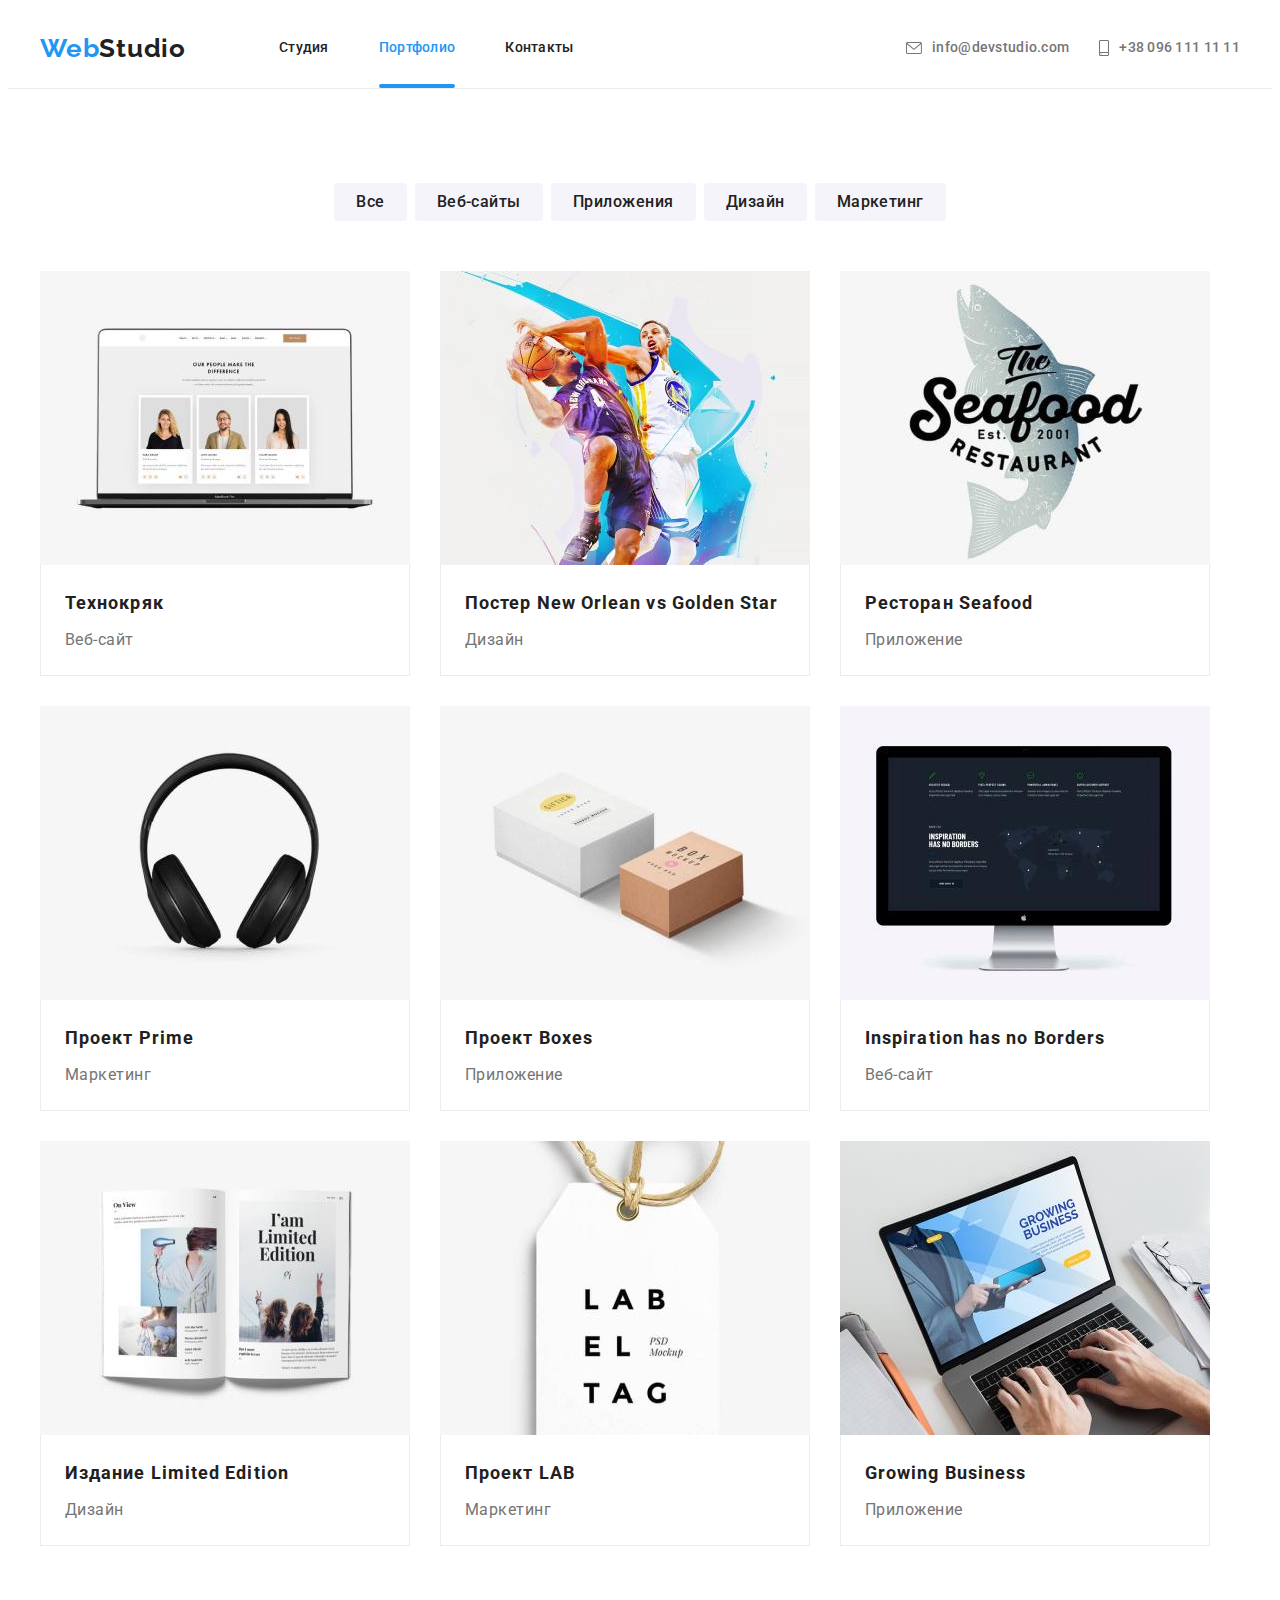
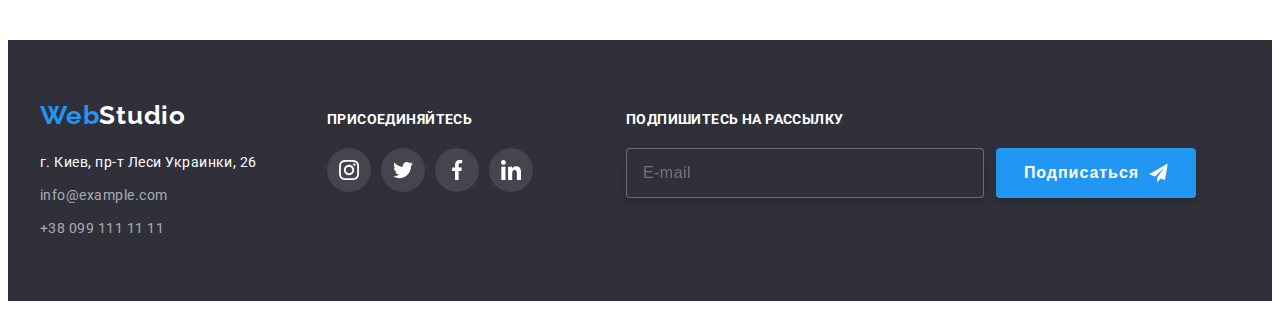
==== portfolio.html @ 22ef7f74 "Start version" ====
<!DOCTYPE html>
<html lang="ru">
  <head>
    <meta charset="UTF-8" />
    <meta http-equiv="X-UA-Compatible" content="IE=edge" />
    <meta name="viewport" content="width=device-width, initial-scale=1.0" />
    <title>Портфолио</title>
    <link rel="preconnect" href="https://fonts.gstatic.com" />
    <link
      href="https://fonts.googleapis.com/css2?family=Raleway:wght@700&family=Roboto:wght@400;500;700;900&display=swap"
      rel="stylesheet"
    />
    <link
      rel="stylesheet"
      href="https://cdnjs.cloudflare.com/ajax/libs/modern-normalize/1.0.0/modern-normalize.min.css"
      integrity="sha512-ISS7cAi1PEhQ8jnbJpJZMd29NlhNj4AWYyLOSp2CE/CsHxTCu+r+t0D2yoJudVrd0/8fTVPUVDzY5Tvli75u/g=="
      crossorigin="anonymous"
    />
    <link rel="stylesheet" href="./css/main.min.css" />
  </head>

  <body>
    <!-- HEADER -->
    <header class="header">
      <div class="container header__content">
        <nav class="site-nav">
          <a class="logo link" href=""
            >Web<span class="header__logo">Studio</span></a
          >
          <ul class="site-nav__menu">
            <li class="site-nav__item">
              <a class="site-nav__link link" href="./index.html">Студия</a>
            </li>
            <li class="site-nav__item">
              <a class="site-nav__link link current" href="./portfolio.html"
                >Портфолио</a
              >
            </li>
            <li class="site-nav__item">
              <a class="site-nav__link link" href="">Контакты</a>
            </li>
          </ul>
        </nav>
        <ul class="contact list">
          <li class="contact__item">
            <a class="contact__link link" href="mailto:info@devstudio.com">
              <svg class="contact__icon" width="16" height="12">
                <use href="./images/icons.svg#envelope"></use>
              </svg>
              info@devstudio.com</a
            >
          </li>
          <li class="contact__item">
            <a class="contact__link link" href="tel:+380961111111"
              ><svg class="contact__icon" width="10" height="16">
                <use href="./images/icons.svg#smartphone"></use>
              </svg>
              +38 096 111 11 11</a
            >
          </li>
        </ul>
      </div>
    </header>

    <main>
      <section class="section portfolio">
        <div class="container">
          <!-- FILTER -->
          <h1 class="visually-hidden">Наши проекты</h1>
          <ul class="filter list">
            <li class="filter__item">
              <button class="filter__btn" type="button">Все</button>
            </li>
            <li class="filter__item">
              <button class="filter__btn" type="button">Веб-сайты</button>
            </li>
            <li class="filter__item">
              <button class="filter__btn" type="button">Приложения</button>
            </li>
            <li class="filter__item">
              <button class="filter__btn" type="button">Дизайн</button>
            </li>
            <li class="filter__item">
              <button class="filter__btn" type="button">Маркетинг</button>
            </li>
          </ul>
          <!-- PROJECTS -->
          <ul class="projects list">
            <li class="projects__item">
              <a class="projects__content link" href="">
                <div class="projects__content-wrapper">
                  <img
                    src="./images/portfolio/web-site-techno.jpg"
                    alt="Разработка веб-сайтов"
                    width="370"
                    height="294"
                  />
                  <p class="overlay">
                    Технокряк это современная площадка распространения
                    коронавируса. Компании используют эту платформу для
                    цифрового шпионажа и атак на защищённые сервера конкурентов.
                  </p>
                </div>
                <div class="projects__description">
                  <h2 class="projects__title">Технокряк</h2>
                  <p class="projects__specimen">Веб-сайт</p>
                </div>
              </a>
            </li>
            <li class="projects__item">
              <a class="projects__content link" href="">
                <div class="projects__content-wrapper">
                  <img
                    src="./images/portfolio/design-poster.jpg"
                    alt="Дизайн постеров"
                    width="370"
                    height="294"
                  />
                  <p class="overlay">
                    Технокряк это современная площадка распространения
                    коронавируса. Компании используют эту платформу для
                    цифрового шпионажа и атак на защищённые сервера конкурентов.
                  </p>
                </div>
                <div class="projects__description">
                  <h2 class="projects__title">
                    Постер New Orlean vs Golden Star
                  </h2>
                  <p class="projects__specimen">Дизайн</p>
                </div>
              </a>
            </li>
            <li class="projects__item">
              <a class="projects__content link" href="">
                <div class="projects__content-wrapper">
                  <img
                    src="./images/portfolio/app-seafood.jpg"
                    alt="Разработка приложений"
                    width="370"
                    height="294"
                  />
                  <p class="overlay">
                    Технокряк это современная площадка распространения
                    коронавируса. Компании используют эту платформу для
                    цифрового шпионажа и атак на защищённые сервера конкурентов.
                  </p>
                </div>
                <div class="projects__description">
                  <h2 class="projects__title">Ресторан Seafood</h2>
                  <p class="projects__specimen">Приложение</p>
                </div>
              </a>
            </li>
            <li class="projects__item">
              <a class="projects__content link" href="">
                <div class="projects__content-wrapper">
                  <img
                    src="./images/portfolio/marketing-prime.jpg"
                    alt="Маркетинг проектов"
                    width="370"
                    height="294"
                  />
                  <p class="overlay">
                    Технокряк это современная площадка распространения
                    коронавируса. Компании используют эту платформу для
                    цифрового шпионажа и атак на защищённые сервера конкурентов.
                  </p>
                </div>
                <div class="projects__description">
                  <h2 class="projects__title">Проект Prime</h2>
                  <p class="projects__specimen">Маркетинг</p>
                </div>
              </a>
            </li>
            <li class="projects__item">
              <a class="projects__content link" href="">
                <div class="projects__content-wrapper">
                  <img
                    src="./images/portfolio/app-boxes.jpg"
                    alt="Разработка приложений"
                    width="370"
                    height="294"
                  />
                  <p class="overlay">
                    Технокряк это современная площадка распространения
                    коронавируса. Компании используют эту платформу для
                    цифрового шпионажа и атак на защищённые сервера конкурентов.
                  </p>
                </div>
                <div class="projects__description">
                  <h2 class="projects__title">Проект Boxes</h2>
                  <p class="projects__specimen">Приложение</p>
                </div>
              </a>
            </li>
            <li class="projects__item">
              <a class="projects__content link" href="">
                <div class="projects__content-wrapper">
                  <img
                    src="./images/portfolio/web-site-inspiration-borders.jpg"
                    alt="Разработка веб-сайтов"
                    width="370"
                    height="294"
                  />
                  <p class="overlay">
                    Технокряк это современная площадка распространения
                    коронавируса. Компании используют эту платформу для
                    цифрового шпионажа и атак на защищённые сервера конкурентов.
                  </p>
                </div>
                <div class="projects__description">
                  <h2 class="projects__title">Inspiration has no Borders</h2>
                  <p class="projects__specimen">Веб-сайт</p>
                </div>
              </a>
            </li>
            <li class="projects__item">
              <a class="projects__content link" href="">
                <div class="projects__content-wrapper">
                  <img
                    src="./images/portfolio/design-limited-edition.jpg"
                    alt="Дизайн изданий"
                    width="370"
                    height="294"
                  />
                  <p class="overlay">
                    Технокряк это современная площадка распространения
                    коронавируса. Компании используют эту платформу для
                    цифрового шпионажа и атак на защищённые сервера конкурентов.
                  </p>
                </div>
                <div class="projects__description">
                  <h2 class="projects__title">Издание Limited Edition</h2>
                  <p class="projects__specimen">Дизайн</p>
                </div>
              </a>
            </li>
            <li class="projects__item">
              <a class="projects__content link" href="">
                <div class="projects__content-wrapper">
                  <img
                    src="./images/portfolio/marketing-lab.jpg"
                    alt="Маркетинг проектов"
                    width="370"
                    height="294"
                  />
                  <p class="overlay">
                    Технокряк это современная площадка распространения
                    коронавируса. Компании используют эту платформу для
                    цифрового шпионажа и атак на защищённые сервера конкурентов.
                  </p>
                </div>
                <div class="projects__description">
                  <h2 class="projects__title">Проект LAB</h2>
                  <p class="projects__specimen">Маркетинг</p>
                </div>
              </a>
            </li>
            <li class="projects__item">
              <a class="projects__content link" href=""
                ><div class="projects__content-wrapper">
                  <img
                    src="./images/portfolio/app-growing-business.jpg"
                    alt="Разработка приложений"
                    width="370"
                    height="294"
                  />
                  <p class="overlay">
                    Технокряк это современная площадка распространения
                    коронавируса. Компании используют эту платформу для
                    цифрового шпионажа и атак на защищённые сервера конкурентов.
                  </p>
                </div>
                <div class="projects__description">
                  <h2 class="projects__title">Growing Business</h2>
                  <p class="projects__specimen">Приложение</p>
                </div>
              </a>
            </li>
          </ul>
        </div>
      </section>
    </main>
    <!-- FOOTER -->
    <footer class="footer">
      <div class="container footer__content">
        <div>
          <a class="logo link" href=""
            >Web<span class="footer__logo">Studio</span></a
          >
          <address class="address">
            <ul class="address__list list">
              <li class="address__item">
                <a
                  class="address__link link"
                  href="https://goo.gl/maps/wgr6GUmjGmvgYC6Z8"
                  target="_blank"
                  rel="noopener noreferrer"
                  >г. Киев, пр-т Леси Украинки, 26</a
                >
              </li>
              <li class="address__item">
                <a class="address__mail link" href="mailto:info@devstudio.com"
                  >info@example.com</a
                >
              </li>
              <li class="address__item">
                <a class="address__phone link" href="tel:+380991111111"
                  >+38 099 111 11 11</a
                >
              </li>
            </ul>
          </address>
        </div>
        <div class="join">
          <h2 class="join__title">присоединяйтесь</h2>
          <ul class="join__list list">
            <li class="join__item">
              <a class="join__link link" href="">
                <svg class="social-icon" width="20" height="20">
                  <use href="./images/icons.svg#instagram"></use>
                </svg>
              </a>
            </li>
            <li class="join__item">
              <a class="join__link link" href="">
                <svg class="social-icon" width="20" height="20">
                  <use href="./images/icons.svg#twitter"></use>
                </svg>
              </a>
            </li>
            <li class="join__item">
              <a class="join__link link" href="">
                <svg class="social-icon" width="20" height="20">
                  <use href="./images/icons.svg#facebook"></use>
                </svg>
              </a>
            </li>
            <li class="join__item">
              <a class="join__link link" href="">
                <svg class="social-icon" width="20" height="20">
                  <use href="./images/icons.svg#linkedin"></use>
                </svg>
              </a>
            </li>
          </ul>
        </div>
        <form class="subscribe" action="#">
          <label class="subscribe__title" for="input-email"
            >Подпишитесь на рассылку</label
          >
          <div class="subscribe__form">
            <input
              class="subscribe__input"
              type="email"
              id="input-email"
              name="email"
              placeholder="E-mail"
            />
            <button class="subscribe__button" type="submit">
              Подписаться
              <svg class="subscribe__icon" width="24" height="24">
                <use href="./images/icons.svg#send"></use>
              </svg>
            </button>
          </div>
        </form>
      </div>
    </footer>
  </body>
</html>
---- css/main.min.css ----
.visually-hidden{position:absolute;width:1px;height:1px;margin:-1px;border:0;padding:0;white-space:nowrap;clip-path:inset(100%);clip:rect(0 0 0 0);overflow:hidden}h1,h2,h3,h4,h5,h6,p{margin-top:0;margin-bottom:0}ul,ol{margin-top:0;margin-bottom:0;padding-left:0}img{display:block}.list{list-style:none}.link{text-decoration:none}body{font-family:"Roboto",sans-serif;background-color:#fff;letter-spacing:0.03em;color:#fff}.container{width:1200px;padding-left:15px;padding-right:15px;margin:0 auto}.section{padding-top:94px;padding-bottom:94px}.social-icon{fill:currentColor}.section__title{font-weight:700;font-size:36px;line-height:1.17;text-align:center;margin:0 0 50px 0;width:100%;color:#212121}.backdrop{position:fixed;top:0;left:0;opacity:1;background-color:rgba(0,0,0,0.2);width:100%;height:100%;transition:opacity 250ms cubic-bezier(0.4, 0, 0.2, 1),visibility 250ms cubic-bezier(0.4, 0, 0.2, 1)}.backdrop.is-hidden{visibility:hidden;opacity:0;pointer-events:none}.backdrop.is-hidden .modal{transform:translate(-50%, -50%) scale(0.5)}.backdrop.is-hidden .modal__close-btn{transform:scale(0.5)}.logo{font-family:"Raleway",sans-serif;font-weight:700;font-size:26px;line-height:1.19;letter-spacing:0.03em;color:#2196f3}.header__logo{color:#212121}.footer__logo{color:#fff}.modal{position:relative;top:50%;left:50%;background-color:#fff;width:528px;height:581px;box-shadow:0px 1px 3px rgba(0,0,0,0.12),0px 1px 1px rgba(0,0,0,0.14),0px 2px 1px rgba(0,0,0,0.2);border-radius:4px;border:1px solid rgba(0,0,0,0.1);transform:translate(-50%, -50%) scale(1.1);transition:opacity 250ms cubic-bezier(0.4, 0, 0.2, 1),transform 250ms cubic-bezier(0.4, 0, 0.2, 1)}.modal__close-btn{position:absolute;top:8px;right:8px;display:flex;justify-content:center;align-items:center;background-color:#fff;width:30px;height:30px;border-radius:50%;border:1px solid rgba(0,0,0,0.1);cursor:pointer;padding:0;margin:0;transform:scale(1);transition:transform 250ms cubic-bezier(0.4, 0, 0.2, 1)}.modal__close-btn:hover,.modal__close-btn:hover .close-icon{color:#2196f3}.close-icon{fill:currentColor;transition:color 250ms cubic-bezier(0.4, 0, 0.2, 1)}.modal-form{background:#fff;height:581px;padding:40px;box-shadow:0px 1px 3px rgba(0,0,0,0.12),0px 1px 1px rgba(0,0,0,0.14),0px 2px 1px rgba(0,0,0,0.2);border-radius:4px}.modal-form__conditions>a{color:#2196f3}.modal-form__title{font-weight:700;font-size:20px;line-height:1.17;text-align:center;letter-spacing:0.03em;color:#212121;margin-bottom:12px}.modal-form__inputs{display:flex;flex-direction:column}.modal-form__field{margin-bottom:10px}.modal-form__label{display:block;font-size:12px;line-height:1.17;color:#757575;letter-spacing:0.01em;margin-bottom:4px}.modal-form__item{position:relative}.modal-form__item:focus-within>.modal-form__input{border:1px solid #2196f3}.modal-form__input{border:1px solid rgba(33,33,33,0.2);box-sizing:border-box;border-radius:4px;width:100%;height:40px;padding:12px 12px 12px 42px;color:#757575;outline:#2196f3;transition:border 250ms cubic-bezier(0.4, 0, 0.2, 1)}.modal-form__icon{position:absolute;left:12px;top:50%;transform:translateY(-50%);fill:#212121;transition:fill 250ms cubic-bezier(0.4, 0, 0.2, 1)}.modal-form__item:focus-within>.modal-form__icon{fill:#2196f3}.modal-form__comment{margin-bottom:20px}.modal-form__comment:focus-within>.modal-form__textarea{border:1px solid #2196f3}.modal-form__textarea{color:#757575;width:448px;height:120px;border:1px solid rgba(33,33,33,0.2);box-sizing:border-box;border-radius:4px;resize:none;outline:#2196f3;padding:12px 16px;transition:border 250ms cubic-bezier(0.4, 0, 0.2, 1)}.modal-form__confirm{display:flex;align-items:center;font-size:14px;line-height:1.71;color:#757575;letter-spacing:0.03em;margin-bottom:30px;cursor:pointer;transition:color 250ms cubic-bezier(0.4, 0, 0.2, 1)}.modal-form__checkbox-icon{display:inline-block;width:16px;height:16px;color:#212121;border:2px solid currentColor;border-radius:4px;margin-left:14px;margin-right:7px;transition:color 250ms cubic-bezier(0.4, 0, 0.2, 1)}.modal-form__checkbox:checked+.modal-form__checkbox-icon{background-image:url("../images/check.svg");background-color:#2196f3;background-size:contain;background-origin:padding-box;border-color:#2196f3;transition:background-color 250ms cubic-bezier(0.4, 0, 0.2, 1)}.modal-form__checkbox:focus+.modal-form__checkbox-icon,.modal-form__confirm:focus>.modal-form__checkbox-icon,.modal-form__confirm:hover>.modal-form__checkbox-icon{cursor:pointer;color:#2196f3}.modal-form__button{background-color:#2196f3;color:#fff;width:200px;padding:10px 56px;margin:0 auto;font-size:16px;line-height:1.875;letter-spacing:0.06em;border:none;box-shadow:0px 4px 4px rgba(0,0,0,0.15);border-radius:4px;transition:background-color 250ms cubic-bezier(0.4, 0, 0.2, 1)}.modal-form__button:focus,.modal-form__button:hover{cursor:pointer;background-color:#188ce8}.header{border-bottom:1px solid #ececec}.header__content{display:flex;align-items:center;justify-content:space-between}.site-nav{display:flex;align-items:center}.site-nav__menu{display:flex;align-items:center;justify-content:space-between;margin-left:93px}.site-nav__item:not(:last-child){margin-right:50px}.site-nav__link{position:relative;display:block;font-weight:500;font-size:14px;line-height:1.14;letter-spacing:0.02em;color:#212121;padding:32px 0;transition:color 250ms cubic-bezier(0.4, 0, 0.2, 1)}.site-nav__link:hover,.site-nav__link:focus{color:#2196f3}.site-nav__menu .link.current{color:#2196f3}.site-nav__menu .link.current::after{content:"";position:absolute;left:0;bottom:0;display:block;width:100%;height:4px;background-color:#2196f3;border-radius:2px}.contact{display:flex;padding:0}.contact__item:not(:last-child){margin-right:30px}.contact__icon{fill:currentColor;margin-right:10px}.contact__link{display:inline-flex;align-items:center;font-weight:500;font-size:14px;line-height:1.14;letter-spacing:0.02em;color:#757575;padding:32px 0;transition:color 250ms cubic-bezier(0.4, 0, 0.2, 1)}.contact__link:hover,.contact__link:focus{color:#2196f3}.hero{background-image:linear-gradient(to top, rgba(47,48,58,0.4), rgba(47,48,58,0.4)),url(../images/hero/hero-bg.jpg);background-repeat:no-repeat;background-position:center;background-color:#2f303a;max-width:1600px;height:600px;text-align:center;padding-top:200px;padding-bottom:200px;background-size:cover;margin:0 auto 0 auto}.hero__title{font-weight:900;font-size:44px;line-height:1.364;letter-spacing:0.06em;text-transform:uppercase;margin:0 auto 30px auto;max-width:696px}.hero__button{font-family:inherit;font-weight:700;font-size:16px;line-height:1.88;letter-spacing:0.06em;color:#fff;background-color:#2196f3;cursor:pointer;border:none;box-shadow:0px 4px 4px rgba(0,0,0,0.15);border-radius:4px;padding:10px 32px;transition:background-color 250ms cubic-bezier(0.4, 0, 0.2, 1)}.hero__button:hover,.hero__button:focus{color:#fff;background-color:#188ce8}.features{padding-top:94px;padding-bottom:47px}.features__list{display:flex}.features__icon{display:flex;background-color:#f5f4fa;border-radius:4px;justify-content:center;align-items:center;height:120px;margin-bottom:30px}.features__item{width:calc((100% - 3 * 30px) / 4)}.features__item:not(:last-child){margin-right:30px}.features__title{font-weight:700;font-size:14px;line-height:1.17;text-transform:uppercase;color:#212121;margin-bottom:10px}.features__description{font-size:14px;line-height:1.71;color:#757575}.work{padding-top:47px}.work__list{display:flex}.work__item{position:relative;width:calc((100% - 2 * 30px) / 3)}.work__item:not(:last-child){margin-right:30px}.work__title{position:absolute;left:0;bottom:0;display:flex;align-items:center;justify-content:center;font-weight:700;font-size:14px;line-height:1.17;letter-spacing:0.03em;text-transform:uppercase;color:#fff;background-color:rgba(47,48,58,0.8);width:100%;height:70px}.team{background-color:#f5f4fa}.team__list{display:flex;flex-wrap:wrap;margin-right:calc(-1 * 30px);margin-bottom:calc(-1 * 30px)}.team__card{text-align:center;flex-basis:calc(100% / 4 - 30px);margin-right:30px;margin-bottom:30px;background:#fff;box-shadow:0px 1px 3px rgba(0,0,0,0.12),0px 1px 1px rgba(0,0,0,0.14),0px 2px 1px rgba(0,0,0,0.2);border-radius:0 0 4px 4px}.team__description{padding:30px}.team__name{font-weight:500;font-size:16px;line-height:1.19;margin:0 0 10px 0;color:#212121}.team__occupation{font-size:16px;line-height:1.19;color:#757575;margin-bottom:16px}.team__contacts{display:flex;align-items:center}.team__contacts-item:not(:last-child){margin-right:10px}.team__contacts-link{display:flex;align-items:center;justify-content:center;color:#afb1b8;width:44px;height:44px;border-radius:50%;transition:color 250ms cubic-bezier(0.4, 0, 0.2, 1),background-color 250ms cubic-bezier(0.4, 0, 0.2, 1)}.team__contacts-link:focus,.team__contacts-link:hover{color:#fff;background-color:#2196f3}.clients__list{display:flex;margin-right:calc(-1 * 30px);margin-bottom:calc(-1 * 30px)}.clients__item{box-sizing:border-box;background-color:#fff;text-align:center;font-size:16px;letter-spacing:0.03em;line-height:1.19;color:#afb1b8;flex-basis:calc(100% / 6 - 30px);border-radius:4px;margin-right:30px;margin-bottom:30px}.clients__item:focus,.clients__item:active,.clients__item:hover{color:#2196f3}.clients__icon{fill:currentColor}.clients__link{display:flex;justify-content:center;align-items:center;color:currentColor;border:1px solid currentColor;border-radius:4px;width:100%;height:92px;transition:color 250ms cubic-bezier(0.4, 0, 0.2, 1)}.clients__link:focus,.clients__link:active{color:#2196f3}.filter{display:flex;justify-content:center;padding-left:0;padding-right:0;margin-top:0;margin-right:-8px;margin-bottom:50px}.filter__item{margin-right:8px}.filter__btn{display:block;text-align:center;flex-wrap:wrap;padding:6px 22px;font-family:inherit;font-weight:500;font-size:16px;line-height:1.63;letter-spacing:0.03em;color:#212121;background-color:#f5f4fa;cursor:pointer;border:none;border-radius:4px;transition:color 250ms cubic-bezier(0.4, 0, 0.2, 1),background-color 250ms cubic-bezier(0.4, 0, 0.2, 1),box-shadow 250ms cubic-bezier(0.4, 0, 0.2, 1)}.filter__btn:hover,.filter__btn:focus{color:#fff;background-color:#2196f3;box-shadow:0px 3px 1px rgba(0,0,0,0.1),0px 1px 2px rgba(0,0,0,0.08),0px 2px 2px rgba(0,0,0,0.12)}.projects{display:flex;flex-wrap:wrap;margin-right:calc(-1 * 30px);margin-bottom:calc(-1 * 30px)}.projects__item{flex-basis:calc(100% / 9 - 30px);margin-right:30px;margin-bottom:30px;background-color:#fff;transition:box-shadow 250ms cubic-bezier(0.4, 0, 0.2, 1)}.projects__item:focus,.projects__item:active,.projects__item:hover{box-shadow:0px 1px 1px rgba(0,0,0,0.1),0px 4px 4px rgba(0,0,0,0.08),1px 4px 6px rgba(0,0,0,0.12);border-radius:4px}.projects__description{padding:20px 24px;border-left:1px solid #ececec;border-bottom:1px solid #ececec;border-right:1px solid #ececec}.projects__title{font-weight:700;font-size:18px;line-height:2;letter-spacing:0.06em;color:#212121;margin:0 0 4px 0}.projects__specimen{font-size:16px;line-height:1.88;color:#757575}.projects__content:focus,.projects__content:active,.projects__content:hover{box-shadow:0px 1px 1px rgba(0,0,0,0.1),0px 4px 4px rgba(0,0,0,0.08),1px 4px 6px rgba(0,0,0,0.12);border-radius:4px}.projects__content-wrapper{position:relative;overflow:hidden}.overlay{position:absolute;top:0;left:0;opacity:0;background-color:rgba(33,150,243,0.9);color:#fff;font-size:18px;line-height:1.56;letter-spacing:0.03em;overflow:auto;width:100%;height:294px;padding:63px 24px;transform:translateY(100%);transition:transform 250ms cubic-bezier(0.4, 0, 0.2, 1),opacity 250ms cubic-bezier(0.4, 0, 0.2, 1)}.projects__content:hover .overlay{transform:translateY(0%);opacity:1}.footer{background-color:#2f303a;padding-top:60px;padding-bottom:60px}.address__list{margin-top:20px}.address__item:not(:last-child){margin-bottom:9px}.address__link{font-style:normal;font-size:14px;line-height:1.71;color:#fff;transition:color 250ms cubic-bezier(0.4, 0, 0.2, 1)}.address__link:hover,.address__link:focus{color:#2196f3}.address__mail,.address__phone{font-style:normal;font-size:14px;line-height:1.71;color:#ffffff99;transition:color 250ms cubic-bezier(0.4, 0, 0.2, 1)}.address__mail:hover,.address__mail:focus,.address__phone:hover,.address__phone:focus{color:#2196f3}.footer__content{display:flex;align-items:baseline}.join{margin:0 93px 0 70px}.join__title{font-weight:700;font-size:14px;line-height:1.17;letter-spacing:0.03em;text-transform:uppercase;color:#fff;margin-bottom:20px}.join__list{display:flex;align-items:baseline}.join__item:not(:last-child){margin-right:10px}.join__link{align-items:center;justify-content:center;display:flex;background:rgba(255,255,255,0.1);width:44px;height:44px;border-radius:50%;color:#fff;transition:background-color 250ms cubic-bezier(0.4, 0, 0.2, 1)}.join__link:focus,.join__link:hover{background-color:#2196f3}.subscribe__title{font-style:normal;font-weight:700;font-size:14px;line-height:1.17;letter-spacing:0.03em;text-transform:uppercase;color:#fff}.subscribe__form{margin-top:20px;display:flex;align-items:center}.subscribe__input{font-size:16px;line-height:1.25;letter-spacing:0.03em;background-color:#2f303a;color:rgba(255,255,255,0.6);width:358px;height:50px;padding:15px 0 15px 16px;margin-right:12px;border:1px solid rgba(255,255,255,0.3);box-sizing:border-box;filter:drop-shadow(0px 4px 4px rgba(0,0,0,0.15));border-radius:4px;transition:border 250ms cubic-bezier(0.4, 0, 0.2, 1)}.subscribe__input:focus,.subscribe__input:hover{border:1px solid rgba(33,150,243,0.3)}.subscribe__button{display:flex;align-items:center;justify-content:center;font-weight:700;font-size:16px;line-height:1.875;letter-spacing:0.06em;width:200px;height:50px;padding:10px 28px;background-color:#2196f3;border:none;box-shadow:0px 4px 4px 0px rgba(0,0,0,0.15);border-radius:4px;color:#fff;transition:background-color 250ms cubic-bezier(0.4, 0, 0.2, 1)}.subscribe__button:focus,.subscribe__button:hover{background-color:#188ce8;cursor:pointer}.subscribe__icon{fill:currentColor;margin:13px 0 13px 10px}
/*# sourceMappingURL=main.min.css.map */
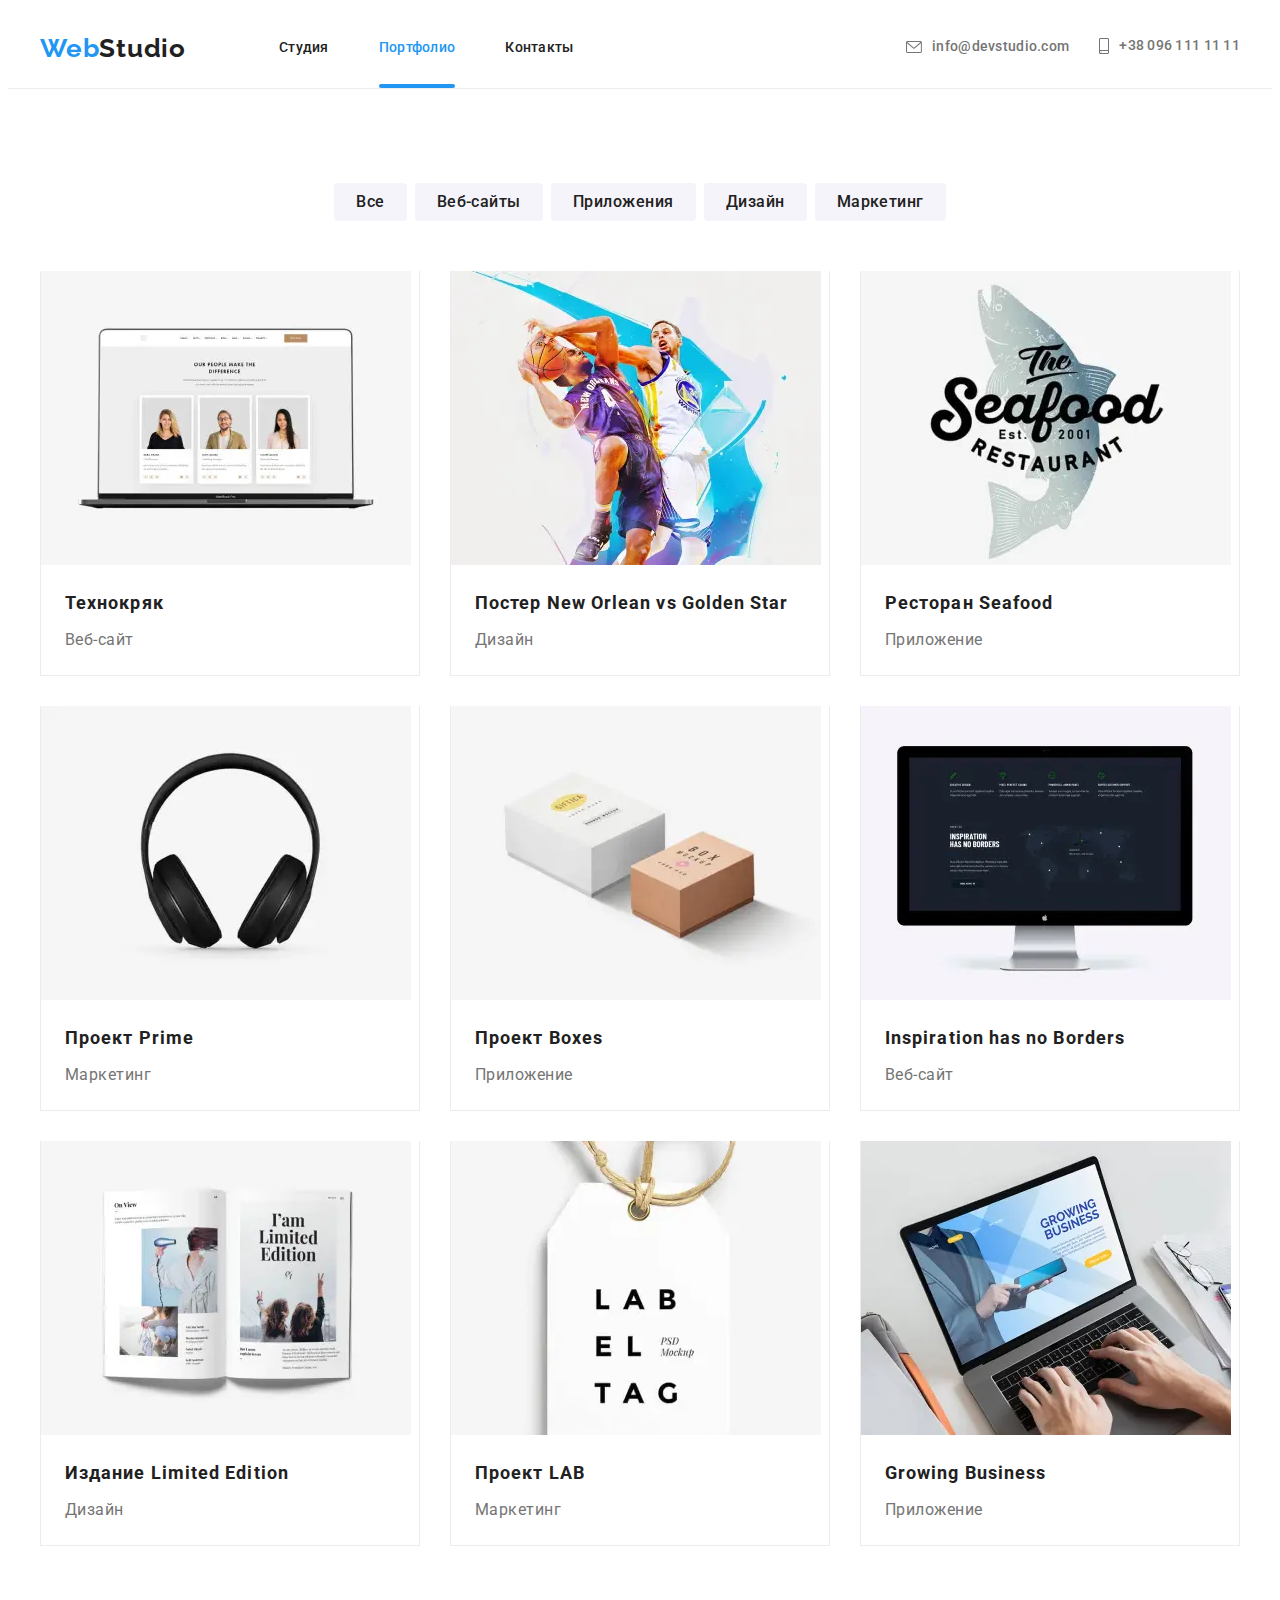
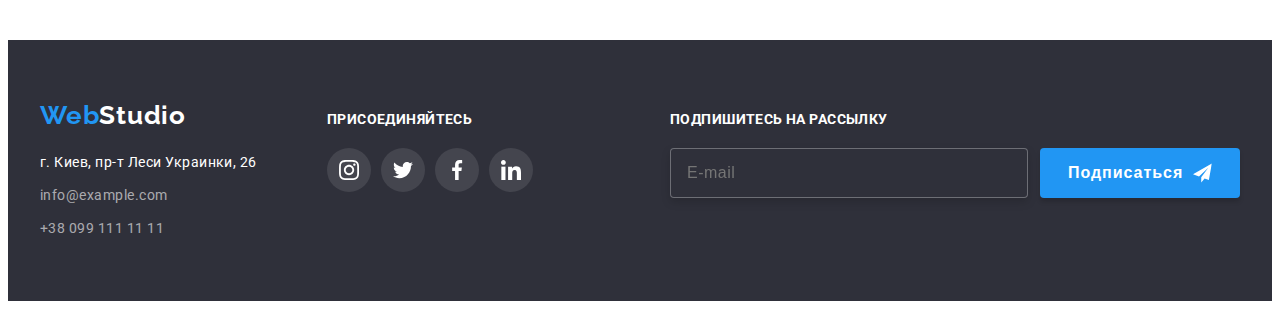
==== commit ab431322: "Done version" ====
--- a/portfolio.html
+++ b/portfolio.html
@@ -27,7 +27,7 @@
           <a class="logo link" href=""
             >Web<span class="header__logo">Studio</span></a
           >
-          <ul class="site-nav__menu">
+          <ul class="site-nav__menu list">
             <li class="site-nav__item">
               <a class="site-nav__link link" href="./index.html">Студия</a>
             </li>
@@ -44,7 +44,11 @@
         <ul class="contact list">
           <li class="contact__item">
             <a class="contact__link link" href="mailto:info@devstudio.com">
-              <svg class="contact__icon" width="16" height="12">
+              <svg
+                class="contact__icon contact__icon--envelope"
+                width="16"
+                height="12"
+              >
                 <use href="./images/icons.svg#envelope"></use>
               </svg>
               info@devstudio.com</a
@@ -52,13 +56,103 @@
           </li>
           <li class="contact__item">
             <a class="contact__link link" href="tel:+380961111111"
-              ><svg class="contact__icon" width="10" height="16">
+              ><svg
+                class="contact__icon contact__icon--smartphone"
+                width="10"
+                height="16"
+              >
                 <use href="./images/icons.svg#smartphone"></use>
               </svg>
               +38 096 111 11 11</a
             >
           </li>
         </ul>
+        <button
+          class="header__menu-button"
+          type="button"
+          aria-expanded="false"
+          aria-controls="mobile-menu"
+          data-menu-button
+        >
+          <svg
+            class="burger-icon"
+            width="40"
+            height="40"
+            aria-label="Переключатель мобильного меню"
+          >
+            <use href="./images/icons.svg#mobile-menu"></use>
+          </svg>
+        </button>
+        <div class="menu-mobile-window" id="mobile-menu" data-menu>
+          <div class="container menu-mobile-window__container">
+            <button
+              class="menu-mobile-window__close-button"
+              type="button"
+              data-menu-close
+            >
+              <svg
+                class="menu-mobile-window__close-button-icon"
+                width="40"
+                height="40"
+                aria-label="Переключатель мобильного меню"
+              >
+                <use href="./images/icons.svg#cross"></use>
+              </svg>
+            </button>
+            <ul class="menu-mobile list">
+              <li class="menu-mobile__item">
+                <a class="menu-mobile__link link" href="./index.html">Студия</a>
+              </li>
+              <li class="menu-mobile__item">
+                <a
+                  class="link menu__link menu-mobile__link current"
+                  href="./portfolio.html"
+                  >Портфолио</a
+                >
+              </li>
+              <li class="menu-mobile__item">
+                <a class="link menu__link menu-mobile__link" href=""
+                  >Контакты</a
+                >
+              </li>
+            </ul>
+            <div>
+              <ul class="menu-mobile-contact list">
+                <li class="menu-mobile-contact__item-phone">
+                  <a
+                    class="menu-mobile-contact__phone link"
+                    href="tel:+380961111111"
+                  >
+                    +38 096 111 11 11
+                  </a>
+                </li>
+                <li class="menu-mobile-contact__item-mail">
+                  <a
+                    class="menu-mobile-contact__mail link"
+                    href="mailto:info@devstudio.com"
+                    lang="en"
+                  >
+                    info@devstudio.com
+                  </a>
+                </li>
+              </ul>
+              <ul class="social-mobile list">
+                <li class="social-mobile__item">
+                  <a href="" class="social-mobile__link link">Instagram</a>
+                </li>
+                <li class="social-mobile__item">
+                  <a href="" class="social-mobile__link link">Twitter</a>
+                </li>
+                <li class="social-mobile__item">
+                  <a href="" class="social-mobile__link link">Facebook</a>
+                </li>
+                <li class="social-mobile__item">
+                  <a href="" class="social-mobile__link link">LinkedIn</a>
+                </li>
+              </ul>
+            </div>
+          </div>
+        </div>
       </div>
     </header>
 
@@ -89,12 +183,56 @@
             <li class="projects__item">
               <a class="projects__content link" href="">
                 <div class="projects__content-wrapper">
-                  <img
-                    src="./images/portfolio/web-site-techno.jpg"
-                    alt="Разработка веб-сайтов"
-                    width="370"
-                    height="294"
-                  />
+                  <picture class="projects-picture">
+                    <source
+                      srcset="
+                        ./images/desktop/portfolio/portfolio@1x-1_desktop.webp 1x,
+                        ./images/desktop/portfolio/portfolio@2-1_desktop.webp  2x
+                      "
+                      media="(min-width: 1200px)"
+                      type="image/webp"
+                    />
+                    <source
+                      srcset="
+                        ./images/tablet/portfolio/portfolio@1x-1_tablet.webp 1x,
+                        ./images/tablet/portfolio/portfolio@2x-1_tablet.webp 2x
+                      "
+                      media="(min-width: 768px)"
+                      type="image/webp"
+                    />
+                    <source
+                      srcset="
+                        ./images/mobile/portfolio/portfolio@1x-1_mobile.webp 1x,
+                        ./images/mobile/portfolio/portfolio@2x-1_mobile.webp 2x
+                      "
+                      media="(max-width: 767px)"
+                      type="image/webp"
+                    />
+
+                    <source
+                      srcset="
+                        ./images/desktop/portfolio/portfolio@1x-1_desktop.jpg 1x,
+                        ./images/desktop/portfolio/portfolio@2x-1_desktop.jpg 2x
+                      "
+                      media="(min-width: 1200px)"
+                    />
+                    <source
+                      srcset="
+                        ./images/tablet/portfolio/portfolio@1x-1_tablet.jpg 1x,
+                        ./images/tablet/portfolio/portfolio@2x-1_tablet.jpg 2x
+                      "
+                      media="(min-width: 768px)"
+                    />
+                    <source
+                      srcset="
+                        ./images/mobile/portfolio/portfolio@1x-1_mobile.jpg 1x,
+                        ./images/mobile/portfolio/portfolio@2x-1_mobile.jpg 2x
+                      "
+                      media="(max-width: 767px)"
+                    />
+                    <img src="#" alt="Разработка веб-сайтов" />
+                  </picture>
+
                   <p class="overlay">
                     Технокряк это современная площадка распространения
                     коронавируса. Компании используют эту платформу для
@@ -110,12 +248,56 @@
             <li class="projects__item">
               <a class="projects__content link" href="">
                 <div class="projects__content-wrapper">
-                  <img
-                    src="./images/portfolio/design-poster.jpg"
-                    alt="Дизайн постеров"
-                    width="370"
-                    height="294"
-                  />
+                  <picture class="projects-picture">
+                    <source
+                      srcset="
+                        ./images/desktop/portfolio/portfolio@1x-2_desktop.webp 1x,
+                        ./images/desktop/portfolio/portfolio@2x-2_desktop.webp 2x
+                      "
+                      media="(min-width: 1200px)"
+                      type="image/webp"
+                    />
+                    <source
+                      srcset="
+                        ./images/tablet/portfolio/portfolio@1x-2_tablet.webp 1x,
+                        ./images/tablet/portfolio/portfolio@2x-2_tablet.webp 2x
+                      "
+                      media="(min-width: 768px)"
+                      type="image/webp"
+                    />
+                    <source
+                      srcset="
+                        ./images/mobile/portfolio/portfolio@1x-2_mobile.webp 1x,
+                        ./images/mobile/portfolio/portfolio@2x-2_mobile.webp 2x
+                      "
+                      media="(max-width: 767px)"
+                      type="image/webp"
+                    />
+
+                    <source
+                      srcset="
+                        ./images/desktop/portfolio/portfolio@1x-2_desktop.jpg 1x,
+                        ./images/desktop/portfolio/portfolio@2x-2_desktop.jpg 2x
+                      "
+                      media="(min-width: 1200px)"
+                    />
+                    <source
+                      srcset="
+                        ./images/tablet/portfolio/portfolio@1x-2_tablet.jpg 1x,
+                        ./images/tablet/portfolio/portfolio@2x-2_tablet.jpg 2x
+                      "
+                      media="(min-width: 768px)"
+                    />
+                    <source
+                      srcset="
+                        ./images/mobile/portfolio/portfolio@1x-2_mobile.jpg 1x,
+                        ./images/mobile/portfolio/portfolio@2x-2_mobile.jpg 2x
+                      "
+                      media="(max-width: 767px)"
+                    />
+                    <img src="#" alt="Дизайн постеров" />
+                  </picture>
+
                   <p class="overlay">
                     Технокряк это современная площадка распространения
                     коронавируса. Компании используют эту платформу для
@@ -133,12 +315,56 @@
             <li class="projects__item">
               <a class="projects__content link" href="">
                 <div class="projects__content-wrapper">
-                  <img
-                    src="./images/portfolio/app-seafood.jpg"
-                    alt="Разработка приложений"
-                    width="370"
-                    height="294"
-                  />
+                  <picture class="projects-picture">
+                    <source
+                      srcset="
+                        ./images/desktop/portfolio/portfolio@1x-3_desktop.webp 1x,
+                        ./images/desktop/portfolio/portfolio@2x-3_desktop.webp 2x
+                      "
+                      media="(min-width: 1200px)"
+                      type="image/webp"
+                    />
+                    <source
+                      srcset="
+                        ./images/tablet/portfolio/portfolio@1x-3_tablet.webp 1x,
+                        ./images/tablet/portfolio/portfolio@2x-3_tablet.webp 2x
+                      "
+                      media="(min-width: 768px)"
+                      type="image/webp"
+                    />
+                    <source
+                      srcset="
+                        ./images/mobile/portfolio/portfolio@1x-3_mobile.webp 1x,
+                        ./images/mobile/portfolio/portfolio@2x-3_mobile.webp 2x
+                      "
+                      media="(max-width: 767px)"
+                      type="image/webp"
+                    />
+
+                    <source
+                      srcset="
+                        ./images/desktop/portfolio/portfolio@1x-3_desktop.jpg 1x,
+                        ./images/desktop/portfolio/portfolio@2x-3_desktop.jpg 2x
+                      "
+                      media="(min-width: 1200px)"
+                    />
+                    <source
+                      srcset="
+                        ./images/tablet/portfolio/portfolio@1x-3_tablet.jpg 1x,
+                        ./images/tablet/portfolio/portfolio@2x-3_tablet.jpg 2x
+                      "
+                      media="(min-width: 768px)"
+                    />
+                    <source
+                      srcset="
+                        ./images/mobile/portfolio/portfolio@1x-3_mobile.jpg 1x,
+                        ./images/mobile/portfolio/portfolio@2x-3_mobile.jpg 2x
+                      "
+                      media="(max-width: 767px)"
+                    />
+                    <img src="#" alt="Разработка приложений" />
+                  </picture>
+
                   <p class="overlay">
                     Технокряк это современная площадка распространения
                     коронавируса. Компании используют эту платформу для
@@ -154,12 +380,56 @@
             <li class="projects__item">
               <a class="projects__content link" href="">
                 <div class="projects__content-wrapper">
-                  <img
-                    src="./images/portfolio/marketing-prime.jpg"
-                    alt="Маркетинг проектов"
-                    width="370"
-                    height="294"
-                  />
+                  <picture class="projects-picture">
+                    <source
+                      srcset="
+                        ./images/desktop/portfolio/portfolio@1x-4_desktop.webp 1x,
+                        ./images/desktop/portfolio/portfolio@2x-4_desktop.webp 2x
+                      "
+                      media="(min-width: 1200px)"
+                      type="image/webp"
+                    />
+                    <source
+                      srcset="
+                        ./images/tablet/portfolio/portfolio@1x-4_tablet.webp 1x,
+                        ./images/tablet/portfolio/portfolio@2x-4_tablet.webp 2x
+                      "
+                      media="(min-width: 768px)"
+                      type="image/webp"
+                    />
+                    <source
+                      srcset="
+                        ./images/mobile/portfolio/portfolio@1x-4_mobile.webp 1x,
+                        ./images/mobile/portfolio/portfolio@2x-4_mobile.webp 2x
+                      "
+                      media="(max-width: 767px)"
+                      type="image/webp"
+                    />
+
+                    <source
+                      srcset="
+                        ./images/desktop/portfolio/portfolio@1x-4_desktop.jpg 1x,
+                        ./images/desktop/portfolio/portfolio@2x-4_desktop.jpg 2x
+                      "
+                      media="(min-width: 1200px)"
+                    />
+                    <source
+                      srcset="
+                        ./images/tablet/portfolio/portfolio@1x-4_tablet.jpg 1x,
+                        ./images/tablet/portfolio/portfolio@2x-4_tablet.jpg 2x
+                      "
+                      media="(min-width: 768px)"
+                    />
+                    <source
+                      srcset="
+                        ./images/mobile/portfolio/portfolio@1x-4_mobile.jpg 1x,
+                        ./images/mobile/portfolio/portfolio@2x-4_mobile.jpg 2x
+                      "
+                      media="(max-width: 767px)"
+                    />
+                    <img src="#" alt="Маркетинг проектов" />
+                  </picture>
+
                   <p class="overlay">
                     Технокряк это современная площадка распространения
                     коронавируса. Компании используют эту платформу для
@@ -175,12 +445,56 @@
             <li class="projects__item">
               <a class="projects__content link" href="">
                 <div class="projects__content-wrapper">
-                  <img
-                    src="./images/portfolio/app-boxes.jpg"
-                    alt="Разработка приложений"
-                    width="370"
-                    height="294"
-                  />
+                  <picture class="projects-picture">
+                    <source
+                      srcset="
+                        ./images/desktop/portfolio/portfolio@1x-5_desktop.webp 1x,
+                        ./images/desktop/portfolio/portfolio@2x-5_desktop.webp 2x
+                      "
+                      media="(min-width: 1200px)"
+                      type="image/webp"
+                    />
+                    <source
+                      srcset="
+                        ./images/tablet/portfolio/portfolio@1x-5_tablet.webp 1x,
+                        ./images/tablet/portfolio/portfolio@2x-5_tablet.webp 2x
+                      "
+                      media="(min-width: 768px)"
+                      type="image/webp"
+                    />
+                    <source
+                      srcset="
+                        ./images/mobile/portfolio/portfolio@1x-5_mobile.webp 1x,
+                        ./images/mobile/portfolio/portfolio@2x-5_mobile.webp 2x
+                      "
+                      media="(max-width: 767px)"
+                      type="image/webp"
+                    />
+
+                    <source
+                      srcset="
+                        ./images/desktop/portfolio/portfolio@1x-5_desktop.jpg 1x,
+                        ./images/desktop/portfolio/portfolio@2x-5_desktop.jpg 2x
+                      "
+                      media="(min-width: 1200px)"
+                    />
+                    <source
+                      srcset="
+                        ./images/tablet/portfolio/portfolio@1x-5_tablet.jpg 1x,
+                        ./images/tablet/portfolio/portfolio@2x-5_tablet.jpg 2x
+                      "
+                      media="(min-width: 768px)"
+                    />
+                    <source
+                      srcset="
+                        ./images/mobile/portfolio/portfolio@1x-5mobile.jpg  1x,
+                        ./images/mobile/portfolio/portfolio@2x-5_mobile.jpg 2x
+                      "
+                      media="(max-width: 767px)"
+                    />
+                    <img src="#" alt="Разработка приложений" />
+                  </picture>
+
                   <p class="overlay">
                     Технокряк это современная площадка распространения
                     коронавируса. Компании используют эту платформу для
@@ -196,12 +510,56 @@
             <li class="projects__item">
               <a class="projects__content link" href="">
                 <div class="projects__content-wrapper">
-                  <img
-                    src="./images/portfolio/web-site-inspiration-borders.jpg"
-                    alt="Разработка веб-сайтов"
-                    width="370"
-                    height="294"
-                  />
+                  <picture class="projects-picture">
+                    <source
+                      srcset="
+                        ./images/desktop/portfolio/portfolio@1x-6_desktop.webp 1x,
+                        ./images/desktop/portfolio/portfolio@2x-6_desktop.webp 2x
+                      "
+                      media="(min-width: 1200px)"
+                      type="image/webp"
+                    />
+                    <source
+                      srcset="
+                        ./images/tablet/portfolio/portfolio@1x-6_tablet.webp 1x,
+                        ./images/tablet/portfolio/portfolio@2x-6_tablet.webp 2x
+                      "
+                      media="(min-width: 768px)"
+                      type="image/webp"
+                    />
+                    <source
+                      srcset="
+                        ./images/mobile/portfolio/portfolio@1x-6_mobile.webp 1x,
+                        ./images/mobile/portfolio/portfolio@2x-6_mobile.webp 2x
+                      "
+                      media="(max-width: 767px)"
+                      type="image/webp"
+                    />
+
+                    <source
+                      srcset="
+                        ./images/desktop/portfolio/portfolio@1x-6_desktop.jpg 1x,
+                        ./images/desktop/portfolio/portfolio@2x-6_desktop.jpg 2x
+                      "
+                      media="(min-width: 1200px)"
+                    />
+                    <source
+                      srcset="
+                        ./images/tablet/portfolio/portfolio@1x-6_tablet.jpg 1x,
+                        ./images/tablet/portfolio/portfolio@2x-6_tablet.jpg 2x
+                      "
+                      media="(min-width: 768px)"
+                    />
+                    <source
+                      srcset="
+                        ./images/mobile/portfolio/portfolio@1x-6_mobile.jpg 1x,
+                        ./images/mobile/portfolio/portfolio@2x-6_mobile.jpg 2x
+                      "
+                      media="(max-width: 767px)"
+                    />
+                    <img src="#" alt="Разработка веб-сайтов" />
+                  </picture>
+
                   <p class="overlay">
                     Технокряк это современная площадка распространения
                     коронавируса. Компании используют эту платформу для
@@ -217,12 +575,56 @@
             <li class="projects__item">
               <a class="projects__content link" href="">
                 <div class="projects__content-wrapper">
-                  <img
-                    src="./images/portfolio/design-limited-edition.jpg"
-                    alt="Дизайн изданий"
-                    width="370"
-                    height="294"
-                  />
+                  <picture class="projects-picture">
+                    <source
+                      srcset="
+                        ./images/desktop/portfolio/portfolio@1x-7_desktop.webp 1x,
+                        ./images/desktop/portfolio/portfolio@2x-7_desktop.webp 2x
+                      "
+                      media="(min-width: 1200px)"
+                      type="image/webp"
+                    />
+                    <source
+                      srcset="
+                        ./images/tablet/portfolio/portfolio@1x-7_tablet.webp 1x,
+                        ./images/tablet/portfolio/portfolio@2x-7_tablet.webp 2x
+                      "
+                      media="(min-width: 768px)"
+                      type="image/webp"
+                    />
+                    <source
+                      srcset="
+                        ./images/mobile/portfolio/portfolio@1x-7_mobile.webp 1x,
+                        ./images/mobile/portfolio/portfolio@2x-7_mobile.webp 2x
+                      "
+                      media="(max-width: 767px)"
+                      type="image/webp"
+                    />
+
+                    <source
+                      srcset="
+                        ./images/desktop/portfolio/portfolio@1x-7_desktop.jpg 1x,
+                        ./images/desktop/portfolio/portfolio@2x-7_desktop.jpg 2x
+                      "
+                      media="(min-width: 1200px)"
+                    />
+                    <source
+                      srcset="
+                        ./images/tablet/portfolio/portfolio@1x-7_tablet.jpg 1x,
+                        ./images/tablet/portfolio/portfolio@2x-7_tablet.jpg 2x
+                      "
+                      media="(min-width: 768px)"
+                    />
+                    <source
+                      srcset="
+                        ./images/mobile/portfolio/portfolio@1x-7_mobile.jpg 1x,
+                        ./images/mobile/portfolio/portfolio@2x-7_mobile.jpg 2x
+                      "
+                      media="(max-width: 767px)"
+                    />
+                    <img src="#" alt="Дизайн изданий" />
+                  </picture>
+
                   <p class="overlay">
                     Технокряк это современная площадка распространения
                     коронавируса. Компании используют эту платформу для
@@ -238,12 +640,56 @@
             <li class="projects__item">
               <a class="projects__content link" href="">
                 <div class="projects__content-wrapper">
-                  <img
-                    src="./images/portfolio/marketing-lab.jpg"
-                    alt="Маркетинг проектов"
-                    width="370"
-                    height="294"
-                  />
+                  <picture class="projects-picture">
+                    <source
+                      srcset="
+                        ./images/desktop/portfolio/portfolio@1x-8_desktop.webp 1x,
+                        ./images/desktop/portfolio/portfolio@2x-8_desktop.webp 2x
+                      "
+                      media="(min-width: 1200px)"
+                      type="image/webp"
+                    />
+                    <source
+                      srcset="
+                        ./images/tablet/portfolio/portfolio@1x-8_tablet.webp 1x,
+                        ./images/tablet/portfolio/portfolio@2x-8_tablet.webp 2x
+                      "
+                      media="(min-width: 768px)"
+                      type="image/webp"
+                    />
+                    <source
+                      srcset="
+                        ./images/mobile/portfolio/portfolio@1x-8_mobile.webp 1x,
+                        ./images/mobile/portfolio/portfolio@2x-8_mobile.webp 2x
+                      "
+                      media="(max-width: 767px)"
+                      type="image/webp"
+                    />
+
+                    <source
+                      srcset="
+                        ./images/desktop/portfolio/portfolio@1x-8_desktop.jpg 1x,
+                        ./images/desktop/portfolio/portfolio@2x-8_desktop.jpg 2x
+                      "
+                      media="(min-width: 1200px)"
+                    />
+                    <source
+                      srcset="
+                        ./images/tablet/portfolio/portfolio@1x-8_tablet.jpg  1x,
+                        ./images/tablet/portfolio/portfolio@2x-08_tablet.jpg 2x
+                      "
+                      media="(min-width: 768px)"
+                    />
+                    <source
+                      srcset="
+                        ./images/mobile/portfolio/portfolio@1x-8_mobile.jpg 1x,
+                        ./images/mobile/portfolio/portfolio@2x-8_mobile.jpg 2x
+                      "
+                      media="(max-width: 767px)"
+                    />
+                    <img src="#" alt="Маркетинг проектов" />
+                  </picture>
+
                   <p class="overlay">
                     Технокряк это современная площадка распространения
                     коронавируса. Компании используют эту платформу для
@@ -259,12 +705,56 @@
             <li class="projects__item">
               <a class="projects__content link" href=""
                 ><div class="projects__content-wrapper">
-                  <img
-                    src="./images/portfolio/app-growing-business.jpg"
-                    alt="Разработка приложений"
-                    width="370"
-                    height="294"
-                  />
+                  <picture class="projects-picture">
+                    <source
+                      srcset="
+                        ./images/desktop/portfolio/portfolio@1x-9_desktop.webp 1x,
+                        ./images/desktop/portfolio/portfolio@2x-9_desktop.webp 2x
+                      "
+                      media="(min-width: 1200px)"
+                      type="image/webp"
+                    />
+                    <source
+                      srcset="
+                        ./images/tablet/portfolio/portfolio@1x-9_tablet.webp 1x,
+                        ./images/tablet/portfolio/portfolio@2x-9_tablet.webp 2x
+                      "
+                      media="(min-width: 768px)"
+                      type="image/webp"
+                    />
+                    <source
+                      srcset="
+                        ./images/mobile/portfolio/portfolio@1x-9_mobile.webp 1x,
+                        ./images/mobile/portfolio/portfolio@2x-9_mobile.webp 2x
+                      "
+                      media="(max-width: 767px)"
+                      type="image/webp"
+                    />
+
+                    <source
+                      srcset="
+                        ./images/desktop/portfolio/portfolio@1x-9_desktop.jpg 1x,
+                        ./images/desktop/portfolio/portfolio@2x-9_desktop.jpg 2x
+                      "
+                      media="(min-width: 1200px)"
+                    />
+                    <source
+                      srcset="
+                        ./images/tablet/portfolio/portfolio@1x-9_tablet.jpg 1x,
+                        ./images/tablet/portfolio/portfolio@2x-9_tablet.jpg 2x
+                      "
+                      media="(min-width: 768px)"
+                    />
+                    <source
+                      srcset="
+                        ./images/mobile/portfolio/portfolio@1x-9_mobile.jpg 1x,
+                        ./images/mobile/portfolio/portfolio@2x-9_mobile.jpg 2x
+                      "
+                      media="(max-width: 767px)"
+                    />
+                    <img src="#" alt="Разработка приложений" />
+                  </picture>
+
                   <p class="overlay">
                     Технокряк это современная площадка распространения
                     коронавируса. Компании используют эту платформу для
@@ -284,66 +774,69 @@
     <!-- FOOTER -->
     <footer class="footer">
       <div class="container footer__content">
-        <div>
-          <a class="logo link" href=""
-            >Web<span class="footer__logo">Studio</span></a
-          >
-          <address class="address">
-            <ul class="address__list list">
-              <li class="address__item">
-                <a
-                  class="address__link link"
-                  href="https://goo.gl/maps/wgr6GUmjGmvgYC6Z8"
-                  target="_blank"
-                  rel="noopener noreferrer"
-                  >г. Киев, пр-т Леси Украинки, 26</a
-                >
+        <div class="footer__wrapper">
+          <div class="footer__contacts">
+            <a class="logo link" href=""
+              >Web<span class="footer__logo">Studio</span></a
+            >
+            <address class="address">
+              <ul class="address__list list">
+                <li class="address__item">
+                  <a
+                    class="address__link link"
+                    href="https://goo.gl/maps/wgr6GUmjGmvgYC6Z8"
+                    target="_blank"
+                    rel="noopener noreferrer"
+                    >г. Киев, пр-т Леси Украинки, 26</a
+                  >
+                </li>
+                <li class="address__item">
+                  <a class="address__mail link" href="mailto:info@devstudio.com"
+                    >info@example.com</a
+                  >
+                </li>
+                <li class="address__item">
+                  <a class="address__phone link" href="tel:+380991111111"
+                    >+38 099 111 11 11</a
+                  >
+                </li>
+              </ul>
+            </address>
+          </div>
+
+          <div class="join">
+            <h2 class="join__title">присоединяйтесь</h2>
+            <ul class="join__list list">
+              <li class="join__item">
+                <a class="join__link link" href="">
+                  <svg class="social-icon" width="20" height="20">
+                    <use href="./images/icons.svg#instagram"></use>
+                  </svg>
+                </a>
               </li>
-              <li class="address__item">
-                <a class="address__mail link" href="mailto:info@devstudio.com"
-                  >info@example.com</a
-                >
+              <li class="join__item">
+                <a class="join__link link" href="">
+                  <svg class="social-icon" width="20" height="20">
+                    <use href="./images/icons.svg#twitter"></use>
+                  </svg>
+                </a>
               </li>
-              <li class="address__item">
-                <a class="address__phone link" href="tel:+380991111111"
-                  >+38 099 111 11 11</a
-                >
+              <li class="join__item">
+                <a class="join__link link" href="">
+                  <svg class="social-icon" width="20" height="20">
+                    <use href="./images/icons.svg#facebook"></use>
+                  </svg>
+                </a>
+              </li>
+              <li class="join__item">
+                <a class="join__link link" href="">
+                  <svg class="social-icon" width="20" height="20">
+                    <use href="./images/icons.svg#linkedin"></use>
+                  </svg>
+                </a>
               </li>
             </ul>
-          </address>
-        </div>
-        <div class="join">
-          <h2 class="join__title">присоединяйтесь</h2>
-          <ul class="join__list list">
-            <li class="join__item">
-              <a class="join__link link" href="">
-                <svg class="social-icon" width="20" height="20">
-                  <use href="./images/icons.svg#instagram"></use>
-                </svg>
-              </a>
-            </li>
-            <li class="join__item">
-              <a class="join__link link" href="">
-                <svg class="social-icon" width="20" height="20">
-                  <use href="./images/icons.svg#twitter"></use>
-                </svg>
-              </a>
-            </li>
-            <li class="join__item">
-              <a class="join__link link" href="">
-                <svg class="social-icon" width="20" height="20">
-                  <use href="./images/icons.svg#facebook"></use>
-                </svg>
-              </a>
-            </li>
-            <li class="join__item">
-              <a class="join__link link" href="">
-                <svg class="social-icon" width="20" height="20">
-                  <use href="./images/icons.svg#linkedin"></use>
-                </svg>
-              </a>
-            </li>
-          </ul>
+          </div>
         </div>
         <form class="subscribe" action="#">
           <label class="subscribe__title" for="input-email"
@@ -367,5 +860,6 @@
         </form>
       </div>
     </footer>
+    <script src="./js/mobile-menu.js"></script>
   </body>
 </html>
--- a/css/main.min.css
+++ b/css/main.min.css
@@ -1,2 +1,2 @@
-.visually-hidden{position:absolute;width:1px;height:1px;margin:-1px;border:0;padding:0;white-space:nowrap;clip-path:inset(100%);clip:rect(0 0 0 0);overflow:hidden}h1,h2,h3,h4,h5,h6,p{margin-top:0;margin-bottom:0}ul,ol{margin-top:0;margin-bottom:0;padding-left:0}img{display:block}.list{list-style:none}.link{text-decoration:none}body{font-family:"Roboto",sans-serif;background-color:#fff;letter-spacing:0.03em;color:#fff}.container{width:1200px;padding-left:15px;padding-right:15px;margin:0 auto}.section{padding-top:94px;padding-bottom:94px}.social-icon{fill:currentColor}.section__title{font-weight:700;font-size:36px;line-height:1.17;text-align:center;margin:0 0 50px 0;width:100%;color:#212121}.backdrop{position:fixed;top:0;left:0;opacity:1;background-color:rgba(0,0,0,0.2);width:100%;height:100%;transition:opacity 250ms cubic-bezier(0.4, 0, 0.2, 1),visibility 250ms cubic-bezier(0.4, 0, 0.2, 1)}.backdrop.is-hidden{visibility:hidden;opacity:0;pointer-events:none}.backdrop.is-hidden .modal{transform:translate(-50%, -50%) scale(0.5)}.backdrop.is-hidden .modal__close-btn{transform:scale(0.5)}.logo{font-family:"Raleway",sans-serif;font-weight:700;font-size:26px;line-height:1.19;letter-spacing:0.03em;color:#2196f3}.header__logo{color:#212121}.footer__logo{color:#fff}.modal{position:relative;top:50%;left:50%;background-color:#fff;width:528px;height:581px;box-shadow:0px 1px 3px rgba(0,0,0,0.12),0px 1px 1px rgba(0,0,0,0.14),0px 2px 1px rgba(0,0,0,0.2);border-radius:4px;border:1px solid rgba(0,0,0,0.1);transform:translate(-50%, -50%) scale(1.1);transition:opacity 250ms cubic-bezier(0.4, 0, 0.2, 1),transform 250ms cubic-bezier(0.4, 0, 0.2, 1)}.modal__close-btn{position:absolute;top:8px;right:8px;display:flex;justify-content:center;align-items:center;background-color:#fff;width:30px;height:30px;border-radius:50%;border:1px solid rgba(0,0,0,0.1);cursor:pointer;padding:0;margin:0;transform:scale(1);transition:transform 250ms cubic-bezier(0.4, 0, 0.2, 1)}.modal__close-btn:hover,.modal__close-btn:hover .close-icon{color:#2196f3}.close-icon{fill:currentColor;transition:color 250ms cubic-bezier(0.4, 0, 0.2, 1)}.modal-form{background:#fff;height:581px;padding:40px;box-shadow:0px 1px 3px rgba(0,0,0,0.12),0px 1px 1px rgba(0,0,0,0.14),0px 2px 1px rgba(0,0,0,0.2);border-radius:4px}.modal-form__conditions>a{color:#2196f3}.modal-form__title{font-weight:700;font-size:20px;line-height:1.17;text-align:center;letter-spacing:0.03em;color:#212121;margin-bottom:12px}.modal-form__inputs{display:flex;flex-direction:column}.modal-form__field{margin-bottom:10px}.modal-form__label{display:block;font-size:12px;line-height:1.17;color:#757575;letter-spacing:0.01em;margin-bottom:4px}.modal-form__item{position:relative}.modal-form__item:focus-within>.modal-form__input{border:1px solid #2196f3}.modal-form__input{border:1px solid rgba(33,33,33,0.2);box-sizing:border-box;border-radius:4px;width:100%;height:40px;padding:12px 12px 12px 42px;color:#757575;outline:#2196f3;transition:border 250ms cubic-bezier(0.4, 0, 0.2, 1)}.modal-form__icon{position:absolute;left:12px;top:50%;transform:translateY(-50%);fill:#212121;transition:fill 250ms cubic-bezier(0.4, 0, 0.2, 1)}.modal-form__item:focus-within>.modal-form__icon{fill:#2196f3}.modal-form__comment{margin-bottom:20px}.modal-form__comment:focus-within>.modal-form__textarea{border:1px solid #2196f3}.modal-form__textarea{color:#757575;width:448px;height:120px;border:1px solid rgba(33,33,33,0.2);box-sizing:border-box;border-radius:4px;resize:none;outline:#2196f3;padding:12px 16px;transition:border 250ms cubic-bezier(0.4, 0, 0.2, 1)}.modal-form__confirm{display:flex;align-items:center;font-size:14px;line-height:1.71;color:#757575;letter-spacing:0.03em;margin-bottom:30px;cursor:pointer;transition:color 250ms cubic-bezier(0.4, 0, 0.2, 1)}.modal-form__checkbox-icon{display:inline-block;width:16px;height:16px;color:#212121;border:2px solid currentColor;border-radius:4px;margin-left:14px;margin-right:7px;transition:color 250ms cubic-bezier(0.4, 0, 0.2, 1)}.modal-form__checkbox:checked+.modal-form__checkbox-icon{background-image:url("../images/check.svg");background-color:#2196f3;background-size:contain;background-origin:padding-box;border-color:#2196f3;transition:background-color 250ms cubic-bezier(0.4, 0, 0.2, 1)}.modal-form__checkbox:focus+.modal-form__checkbox-icon,.modal-form__confirm:focus>.modal-form__checkbox-icon,.modal-form__confirm:hover>.modal-form__checkbox-icon{cursor:pointer;color:#2196f3}.modal-form__button{background-color:#2196f3;color:#fff;width:200px;padding:10px 56px;margin:0 auto;font-size:16px;line-height:1.875;letter-spacing:0.06em;border:none;box-shadow:0px 4px 4px rgba(0,0,0,0.15);border-radius:4px;transition:background-color 250ms cubic-bezier(0.4, 0, 0.2, 1)}.modal-form__button:focus,.modal-form__button:hover{cursor:pointer;background-color:#188ce8}.header{border-bottom:1px solid #ececec}.header__content{display:flex;align-items:center;justify-content:space-between}.site-nav{display:flex;align-items:center}.site-nav__menu{display:flex;align-items:center;justify-content:space-between;margin-left:93px}.site-nav__item:not(:last-child){margin-right:50px}.site-nav__link{position:relative;display:block;font-weight:500;font-size:14px;line-height:1.14;letter-spacing:0.02em;color:#212121;padding:32px 0;transition:color 250ms cubic-bezier(0.4, 0, 0.2, 1)}.site-nav__link:hover,.site-nav__link:focus{color:#2196f3}.site-nav__menu .link.current{color:#2196f3}.site-nav__menu .link.current::after{content:"";position:absolute;left:0;bottom:0;display:block;width:100%;height:4px;background-color:#2196f3;border-radius:2px}.contact{display:flex;padding:0}.contact__item:not(:last-child){margin-right:30px}.contact__icon{fill:currentColor;margin-right:10px}.contact__link{display:inline-flex;align-items:center;font-weight:500;font-size:14px;line-height:1.14;letter-spacing:0.02em;color:#757575;padding:32px 0;transition:color 250ms cubic-bezier(0.4, 0, 0.2, 1)}.contact__link:hover,.contact__link:focus{color:#2196f3}.hero{background-image:linear-gradient(to top, rgba(47,48,58,0.4), rgba(47,48,58,0.4)),url(../images/hero/hero-bg.jpg);background-repeat:no-repeat;background-position:center;background-color:#2f303a;max-width:1600px;height:600px;text-align:center;padding-top:200px;padding-bottom:200px;background-size:cover;margin:0 auto 0 auto}.hero__title{font-weight:900;font-size:44px;line-height:1.364;letter-spacing:0.06em;text-transform:uppercase;margin:0 auto 30px auto;max-width:696px}.hero__button{font-family:inherit;font-weight:700;font-size:16px;line-height:1.88;letter-spacing:0.06em;color:#fff;background-color:#2196f3;cursor:pointer;border:none;box-shadow:0px 4px 4px rgba(0,0,0,0.15);border-radius:4px;padding:10px 32px;transition:background-color 250ms cubic-bezier(0.4, 0, 0.2, 1)}.hero__button:hover,.hero__button:focus{color:#fff;background-color:#188ce8}.features{padding-top:94px;padding-bottom:47px}.features__list{display:flex}.features__icon{display:flex;background-color:#f5f4fa;border-radius:4px;justify-content:center;align-items:center;height:120px;margin-bottom:30px}.features__item{width:calc((100% - 3 * 30px) / 4)}.features__item:not(:last-child){margin-right:30px}.features__title{font-weight:700;font-size:14px;line-height:1.17;text-transform:uppercase;color:#212121;margin-bottom:10px}.features__description{font-size:14px;line-height:1.71;color:#757575}.work{padding-top:47px}.work__list{display:flex}.work__item{position:relative;width:calc((100% - 2 * 30px) / 3)}.work__item:not(:last-child){margin-right:30px}.work__title{position:absolute;left:0;bottom:0;display:flex;align-items:center;justify-content:center;font-weight:700;font-size:14px;line-height:1.17;letter-spacing:0.03em;text-transform:uppercase;color:#fff;background-color:rgba(47,48,58,0.8);width:100%;height:70px}.team{background-color:#f5f4fa}.team__list{display:flex;flex-wrap:wrap;margin-right:calc(-1 * 30px);margin-bottom:calc(-1 * 30px)}.team__card{text-align:center;flex-basis:calc(100% / 4 - 30px);margin-right:30px;margin-bottom:30px;background:#fff;box-shadow:0px 1px 3px rgba(0,0,0,0.12),0px 1px 1px rgba(0,0,0,0.14),0px 2px 1px rgba(0,0,0,0.2);border-radius:0 0 4px 4px}.team__description{padding:30px}.team__name{font-weight:500;font-size:16px;line-height:1.19;margin:0 0 10px 0;color:#212121}.team__occupation{font-size:16px;line-height:1.19;color:#757575;margin-bottom:16px}.team__contacts{display:flex;align-items:center}.team__contacts-item:not(:last-child){margin-right:10px}.team__contacts-link{display:flex;align-items:center;justify-content:center;color:#afb1b8;width:44px;height:44px;border-radius:50%;transition:color 250ms cubic-bezier(0.4, 0, 0.2, 1),background-color 250ms cubic-bezier(0.4, 0, 0.2, 1)}.team__contacts-link:focus,.team__contacts-link:hover{color:#fff;background-color:#2196f3}.clients__list{display:flex;margin-right:calc(-1 * 30px);margin-bottom:calc(-1 * 30px)}.clients__item{box-sizing:border-box;background-color:#fff;text-align:center;font-size:16px;letter-spacing:0.03em;line-height:1.19;color:#afb1b8;flex-basis:calc(100% / 6 - 30px);border-radius:4px;margin-right:30px;margin-bottom:30px}.clients__item:focus,.clients__item:active,.clients__item:hover{color:#2196f3}.clients__icon{fill:currentColor}.clients__link{display:flex;justify-content:center;align-items:center;color:currentColor;border:1px solid currentColor;border-radius:4px;width:100%;height:92px;transition:color 250ms cubic-bezier(0.4, 0, 0.2, 1)}.clients__link:focus,.clients__link:active{color:#2196f3}.filter{display:flex;justify-content:center;padding-left:0;padding-right:0;margin-top:0;margin-right:-8px;margin-bottom:50px}.filter__item{margin-right:8px}.filter__btn{display:block;text-align:center;flex-wrap:wrap;padding:6px 22px;font-family:inherit;font-weight:500;font-size:16px;line-height:1.63;letter-spacing:0.03em;color:#212121;background-color:#f5f4fa;cursor:pointer;border:none;border-radius:4px;transition:color 250ms cubic-bezier(0.4, 0, 0.2, 1),background-color 250ms cubic-bezier(0.4, 0, 0.2, 1),box-shadow 250ms cubic-bezier(0.4, 0, 0.2, 1)}.filter__btn:hover,.filter__btn:focus{color:#fff;background-color:#2196f3;box-shadow:0px 3px 1px rgba(0,0,0,0.1),0px 1px 2px rgba(0,0,0,0.08),0px 2px 2px rgba(0,0,0,0.12)}.projects{display:flex;flex-wrap:wrap;margin-right:calc(-1 * 30px);margin-bottom:calc(-1 * 30px)}.projects__item{flex-basis:calc(100% / 9 - 30px);margin-right:30px;margin-bottom:30px;background-color:#fff;transition:box-shadow 250ms cubic-bezier(0.4, 0, 0.2, 1)}.projects__item:focus,.projects__item:active,.projects__item:hover{box-shadow:0px 1px 1px rgba(0,0,0,0.1),0px 4px 4px rgba(0,0,0,0.08),1px 4px 6px rgba(0,0,0,0.12);border-radius:4px}.projects__description{padding:20px 24px;border-left:1px solid #ececec;border-bottom:1px solid #ececec;border-right:1px solid #ececec}.projects__title{font-weight:700;font-size:18px;line-height:2;letter-spacing:0.06em;color:#212121;margin:0 0 4px 0}.projects__specimen{font-size:16px;line-height:1.88;color:#757575}.projects__content:focus,.projects__content:active,.projects__content:hover{box-shadow:0px 1px 1px rgba(0,0,0,0.1),0px 4px 4px rgba(0,0,0,0.08),1px 4px 6px rgba(0,0,0,0.12);border-radius:4px}.projects__content-wrapper{position:relative;overflow:hidden}.overlay{position:absolute;top:0;left:0;opacity:0;background-color:rgba(33,150,243,0.9);color:#fff;font-size:18px;line-height:1.56;letter-spacing:0.03em;overflow:auto;width:100%;height:294px;padding:63px 24px;transform:translateY(100%);transition:transform 250ms cubic-bezier(0.4, 0, 0.2, 1),opacity 250ms cubic-bezier(0.4, 0, 0.2, 1)}.projects__content:hover .overlay{transform:translateY(0%);opacity:1}.footer{background-color:#2f303a;padding-top:60px;padding-bottom:60px}.address__list{margin-top:20px}.address__item:not(:last-child){margin-bottom:9px}.address__link{font-style:normal;font-size:14px;line-height:1.71;color:#fff;transition:color 250ms cubic-bezier(0.4, 0, 0.2, 1)}.address__link:hover,.address__link:focus{color:#2196f3}.address__mail,.address__phone{font-style:normal;font-size:14px;line-height:1.71;color:#ffffff99;transition:color 250ms cubic-bezier(0.4, 0, 0.2, 1)}.address__mail:hover,.address__mail:focus,.address__phone:hover,.address__phone:focus{color:#2196f3}.footer__content{display:flex;align-items:baseline}.join{margin:0 93px 0 70px}.join__title{font-weight:700;font-size:14px;line-height:1.17;letter-spacing:0.03em;text-transform:uppercase;color:#fff;margin-bottom:20px}.join__list{display:flex;align-items:baseline}.join__item:not(:last-child){margin-right:10px}.join__link{align-items:center;justify-content:center;display:flex;background:rgba(255,255,255,0.1);width:44px;height:44px;border-radius:50%;color:#fff;transition:background-color 250ms cubic-bezier(0.4, 0, 0.2, 1)}.join__link:focus,.join__link:hover{background-color:#2196f3}.subscribe__title{font-style:normal;font-weight:700;font-size:14px;line-height:1.17;letter-spacing:0.03em;text-transform:uppercase;color:#fff}.subscribe__form{margin-top:20px;display:flex;align-items:center}.subscribe__input{font-size:16px;line-height:1.25;letter-spacing:0.03em;background-color:#2f303a;color:rgba(255,255,255,0.6);width:358px;height:50px;padding:15px 0 15px 16px;margin-right:12px;border:1px solid rgba(255,255,255,0.3);box-sizing:border-box;filter:drop-shadow(0px 4px 4px rgba(0,0,0,0.15));border-radius:4px;transition:border 250ms cubic-bezier(0.4, 0, 0.2, 1)}.subscribe__input:focus,.subscribe__input:hover{border:1px solid rgba(33,150,243,0.3)}.subscribe__button{display:flex;align-items:center;justify-content:center;font-weight:700;font-size:16px;line-height:1.875;letter-spacing:0.06em;width:200px;height:50px;padding:10px 28px;background-color:#2196f3;border:none;box-shadow:0px 4px 4px 0px rgba(0,0,0,0.15);border-radius:4px;color:#fff;transition:background-color 250ms cubic-bezier(0.4, 0, 0.2, 1)}.subscribe__button:focus,.subscribe__button:hover{background-color:#188ce8;cursor:pointer}.subscribe__icon{fill:currentColor;margin:13px 0 13px 10px}
+.visually-hidden{position:absolute;width:1px;height:1px;margin:-1px;border:0;padding:0;white-space:nowrap;clip-path:inset(100%);clip:rect(0 0 0 0);overflow:hidden}h1,h2,h3,h4,h5,h6,p{margin-top:0;margin-bottom:0}ul,ol{margin-top:0;margin-bottom:0;padding-left:0}img{display:block;max-width:100%;height:auto}.list{list-style:none}.link{text-decoration:none}body{font-family:"Roboto",sans-serif;background-color:#fff;letter-spacing:0.03em;color:#fff}body.modal-open{overflow:hidden}.container{position:relative;width:100vw;padding-right:15px;padding-left:15px}@media screen and (min-width: 480px){.container{width:480px;margin:0 auto}}@media screen and (min-width: 768px){.container{width:768px}}@media screen and (min-width: 1200px){.container{width:1200px}}.section{padding-top:60px;padding-bottom:60px}@media screen and (min-width: 1200px){.section{padding-top:94px;padding-bottom:94px}}.social-icon{fill:currentColor}.section__title{font-weight:700;font-size:28px;line-height:1.17;text-align:center;margin:0 0 30px 0;width:100%;color:#212121}@media screen and (min-width: 1200px){.section__title{font-size:36px;margin:0 0 50px 0}}.backdrop{position:fixed;top:0;left:0;opacity:1;overflow-y:scroll;background-color:rgba(0,0,0,0.2);width:100vw;height:100vh;z-index:100;transition:opacity 250ms cubic-bezier(0.4, 0, 0.2, 1),visibility 250ms cubic-bezier(0.4, 0, 0.2, 1)}.backdrop.is-hidden{visibility:hidden;opacity:0;pointer-events:none}.backdrop.is-hidden .modal{transform:translate(-50%, -50%) scale(0.5)}.backdrop.is-hidden .modal__close-btn{transform:scale(0.5)}.logo{font-family:"Raleway",sans-serif;font-weight:700;font-size:24px;line-height:1.17;letter-spacing:0.03em;color:#2196f3}@media screen and (min-width: 1200px){.logo{font-size:26px;line-height:1.19}}.header__logo{color:#212121}.footer__logo{color:#fff}.modal{position:relative;top:63%;left:50%;background-color:#fff;box-shadow:0px 1px 3px rgba(0,0,0,0.12),0px 1px 1px rgba(0,0,0,0.14),0px 2px 1px rgba(0,0,0,0.2);border-radius:4px;border:1px solid rgba(0,0,0,0.1);transform:translate(-50%, -50%) scale(1);transition:opacity 250ms cubic-bezier(0.4, 0, 0.2, 1),transform 250ms cubic-bezier(0.4, 0, 0.2, 1)}@media screen and (min-width: 480px){.modal{max-height:609px}}@media screen and (max-width: 1199px){.modal{max-width:450px}}@media screen and (min-width: 1200px){.modal{width:528px;height:581px}}.modal__close-btn{position:absolute;top:8px;right:8px;display:flex;justify-content:center;align-items:center;background-color:#fff;width:30px;height:30px;border-radius:50%;border:1px solid rgba(0,0,0,0.1);cursor:pointer;padding:0;margin:0;transform:scale(1);transition:transform 250ms cubic-bezier(0.4, 0, 0.2, 1)}.modal__close-btn:hover,.modal__close-btn:hover .close-icon{color:#2196f3}.close-icon{fill:currentColor;transition:color 250ms cubic-bezier(0.4, 0, 0.2, 1)}.modal-form{background:#fff;padding:40px;box-shadow:0px 1px 3px rgba(0,0,0,0.12),0px 1px 1px rgba(0,0,0,0.14),0px 2px 1px rgba(0,0,0,0.2);border-radius:4px}.modal-form__conditions>a{color:#2196f3}.modal-form__title{font-weight:700;font-size:20px;text-align:center;letter-spacing:0.03em;color:#212121;margin-bottom:12px}@media screen and (max-width: 1199px){.modal-form__title{line-height:1.5}}@media screen and (min-width: 1200px){.modal-form__title{line-height:1.17}}.modal-form__inputs{display:flex;flex-direction:column}.modal-form__field{margin-bottom:10px}.modal-form__label{display:block;font-size:12px;line-height:1.17;color:#757575;letter-spacing:0.01em;margin-bottom:4px}.modal-form__item{position:relative}.modal-form__item:focus-within>.modal-form__input{border:1px solid #2196f3}.modal-form__input{border:1px solid rgba(33,33,33,0.2);box-sizing:border-box;border-radius:4px;width:100%;height:40px;padding:12px 12px 12px 42px;color:#757575;outline:#2196f3;transition:border 250ms cubic-bezier(0.4, 0, 0.2, 1)}.modal-form__icon{position:absolute;left:12px;top:50%;transform:translateY(-50%);fill:#212121;transition:fill 250ms cubic-bezier(0.4, 0, 0.2, 1)}.modal-form__item:focus-within>.modal-form__icon{fill:#2196f3}.modal-form__comment{margin-bottom:20px}.modal-form__comment:focus-within>.modal-form__textarea{border:1px solid #2196f3}.modal-form__textarea{color:#757575;width:100%;height:120px;border:1px solid rgba(33,33,33,0.2);box-sizing:border-box;border-radius:4px;resize:none;outline:#2196f3;padding:12px 16px;transition:border 250ms cubic-bezier(0.4, 0, 0.2, 1)}.modal-form__confirm{display:flex;align-items:center;font-size:12px;line-height:1.667;color:#757575;letter-spacing:0.03em;margin-bottom:30px;cursor:pointer;transition:color 250ms cubic-bezier(0.4, 0, 0.2, 1)}@media screen and (min-width: 1200px){.modal-form__confirm{font-size:14px;line-height:1.71}}.modal-form__checkbox-icon{display:inline-block;width:16px;height:16px;color:#212121;border:2px solid currentColor;border-radius:4px;margin-right:7px;transition:color 250ms cubic-bezier(0.4, 0, 0.2, 1)}@media screen and (min-width: 1200px){.modal-form__checkbox-icon{margin-left:14px}}.modal-form__checkbox:checked+.modal-form__checkbox-icon{background-image:url("../images/check.svg");background-color:#2196f3;background-size:contain;background-origin:padding-box;border-color:#2196f3;transition:background-color 250ms cubic-bezier(0.4, 0, 0.2, 1)}.modal-form__checkbox:focus+.modal-form__checkbox-icon,.modal-form__confirm:focus>.modal-form__checkbox-icon,.modal-form__confirm:hover>.modal-form__checkbox-icon{cursor:pointer;color:#2196f3}.modal-form__button{background-color:#2196f3;color:#fff;width:200px;padding:10px 56px;margin:0 auto;font-size:16px;line-height:1.875;letter-spacing:0.06em;border:none;box-shadow:0px 4px 4px rgba(0,0,0,0.15);border-radius:4px;transition:background-color 250ms cubic-bezier(0.4, 0, 0.2, 1)}.modal-form__button:focus,.modal-form__button:hover{cursor:pointer;background-color:#188ce8}@media screen and (max-width: 767px){.menu-mobile-window{position:fixed;top:0;left:0;width:100vw;height:100vh;background-color:#fff;overflow:auto;opacity:0;visibility:hidden;pointer-events:none;z-index:1}.menu-mobile-window.is-open{opacity:1;visibility:visible;pointer-events:all}.menu-mobile-window__container{position:relative;padding:48px 15px 48px 40px;width:100vw;height:100vh;display:flex;flex-direction:column;justify-content:space-between}}@media screen and (max-width: 767px) and (min-width: 480px){.menu-mobile-window__container{width:480px}}@media screen and (max-width: 767px) and (min-width: 768px){.menu-mobile-window__container{display:none}}@media screen and (max-width: 767px){.menu-mobile-window__close-button{position:absolute;right:15px;top:10px;background-color:transparent;line-height:0;border:none;width:40px;height:40px;margin:0;padding:0}.menu-mobile-window__close-button:hover,.menu-mobile-window__close-button:active,.menu-mobile-window__close-button:focus{fill:#2196f3;cursor:pointer}}@media screen and (min-width: 768px){.menu-mobile-window{display:none}}@media screen and (max-width: 767px){.menu-mobile__item{margin-bottom:32px}.menu-mobile__link{display:inline-block;font-weight:500;font-size:40px;line-height:1.17;letter-spacing:0.02em;color:#212121}.menu-mobile__link.current{color:#2196f3}.menu-mobile-contact__item-phone{margin-bottom:32px}.menu-mobile-contact__item-mail{margin-bottom:64px}.menu-mobile-contact__phone{font-weight:500;font-size:34px;line-height:1.17;letter-spacing:0.02em;color:#2196f3;padding:0}.menu-mobile-contact__mail{font-weight:500;font-size:24px;line-height:1.17;letter-spacing:0.02em;color:#757575;padding:0}}@media screen and (max-width: 767px){.social-mobile{display:flex;flex-wrap:wrap}.social-mobile__item:not(:last-child){padding-right:10px;margin-right:10px;border-right:1px solid rgba(33,33,33,0.2)}.social-mobile__link{font-weight:500;font-size:18px;line-height:1.22;letter-spacing:0.02em;color:#2196f3}}.header{display:flex;align-items:center;border-bottom:1px solid #ececec}@media screen and (max-width: 767px){.header{padding-top:10px;padding-bottom:10px}}@media screen and (min-width: 1200px){.header{justify-content:space-between}}.header__content{display:flex;align-items:center;justify-content:space-between}.site-nav{display:flex;align-items:center}.site-nav__menu{display:flex;align-items:center}@media screen and (max-width: 767px){.site-nav__menu{display:none}}@media screen and (min-width: 768px){.site-nav__menu{display:flex;justify-content:space-between;margin-left:88px}}@media screen and (min-width: 1200px){.site-nav__menu{margin-left:93px}}@media screen and (min-width: 768px){.site-nav__item:not(:last-child){margin-right:50px}}@media screen and (min-width: 768px){.site-nav__link{position:relative;display:block;font-weight:500;font-size:14px;line-height:1.14;letter-spacing:0.02em;color:#212121;padding:32px 0;transition:color 250ms cubic-bezier(0.4, 0, 0.2, 1)}.site-nav__link:hover,.site-nav__link:focus{color:#2196f3}}@media screen and (min-width: 768px){.site-nav__menu .link.current{color:#2196f3}.site-nav__menu .link.current::after{content:"";position:absolute;left:0;bottom:0;display:block;width:100%;height:4px;background-color:#2196f3;border-radius:2px}}@media screen and (max-width: 767px){.contact{display:none}}@media screen and (min-width: 1200px){.contact{display:flex}}@media screen and (min-width: 768px) and (max-width: 1199px){.contact__item:not(:last-child){margin-bottom:10px}}@media screen and (min-width: 1200px){.contact__item:not(:last-child){margin-right:30px}}@media screen and (min-width: 768px){.contact__icon{fill:currentColor;margin-right:8px}}@media screen and (min-width: 1200px){.contact__icon{margin-right:10px}}@media screen and (min-width: 768px) and (max-width: 1199px){.contact__icon--envelope{width:14px;height:10px}}@media screen and (min-width: 768px) and (max-width: 1199px){.contact__icon--envelope .contact__icon--smartphone{width:10px;height:14px}}@media screen and (min-width: 768px){.contact__link{display:inline-flex;align-items:center;font-weight:500;font-size:12px;line-height:1.17;letter-spacing:0.02em;color:#757575;transition:color 250ms cubic-bezier(0.4, 0, 0.2, 1)}.contact__link:hover,.contact__link:focus{color:#2196f3}}@media screen and (min-width: 768px) and (min-width: 1200px){.contact__link{font-size:14px;line-height:1.14}}.header__menu-button{background-color:transparent;line-height:0;margin:0;padding:0;border:none;border-radius:50%}@media screen and (min-width: 768px){.header__menu-button{display:none}}.header__menu-button:hover,.header__menu-button:active,.header__menu-button:focus{fill:#2196f3;cursor:pointer}.hero{background-image:linear-gradient(to top, rgba(47,48,58,0.4), rgba(47,48,58,0.4)),url(../images/mobile/hero/hero_bg@1x_mobile.jpg);background-repeat:no-repeat;background-position:center;background-size:cover;color:#fff;text-align:center;height:400px;max-width:768px;margin:0 auto 0 auto;padding-top:118px;padding-bottom:118px}@media (min-device-pixel-ratio: 2) and (max-width: 767px), (min-resolution: 192dpi) and (max-width: 767px), (min-resolution: 2dppx) and (max-width: 767px){.hero{background-image:linear-gradient(to top, rgba(47,48,58,0.4), rgba(47,48,58,0.4)),url(../images/mobile/hero/hero_bg@2x_mobile.jpg)}}@media screen and (min-width: 768px){.hero{background-image:linear-gradient(to top, rgba(47,48,58,0.4), rgba(47,48,58,0.4)),url(../images/tablet/hero/hero_bg@1x_tablet.jpg);max-width:1200px}}@media screen and (min-width: 768px) and (min-device-pixel-ratio: 2), screen and (min-width: 768px) and (min-resolution: 192dpi), screen and (min-width: 768px) and (min-resolution: 2dppx){.hero{background-image:linear-gradient(to top, rgba(47,48,58,0.4), rgba(47,48,58,0.4)),url(../images/tablet/hero/hero_bg@2x_tablet.jpg);max-width:1200px}}@media screen and (min-width: 1200px){.hero{background-image:linear-gradient(to top, rgba(47,48,58,0.4), rgba(47,48,58,0.4)),url(../images/desktop/hero/hero_bg@1x_desktop.jpg);height:600px;padding-top:200px;padding-bottom:200px;max-width:1600px}}@media screen and (min-width: 1200px) and (min-device-pixel-ratio: 2), screen and (min-width: 1200px) and (min-resolution: 192dpi), screen and (min-width: 1200px) and (min-resolution: 2dppx){.hero{background-image:linear-gradient(to top, rgba(47,48,58,0.4), rgba(47,48,58,0.4)),url(../images/desktop/hero/hero_bg@2x_desktop.jpg)}}.hero__title{font-weight:900;font-size:26px;line-height:1.615;letter-spacing:0.06em;text-transform:uppercase;margin:0 auto 30px auto;max-width:360px;text-align:center}@media screen and (min-width: 1200px){.hero__title{font-size:44px;line-height:1.364;max-width:696px}}.hero__button{font-family:inherit;font-weight:700;font-size:16px;line-height:1.88;letter-spacing:0.06em;color:#fff;background-color:#2196f3;cursor:pointer;border:none;box-shadow:0px 4px 4px rgba(0,0,0,0.15);border-radius:4px;padding:10px 32px;transition:background-color 250ms cubic-bezier(0.4, 0, 0.2, 1)}.hero__button:hover,.hero__button:focus{color:#fff;background-color:#188ce8}.features{padding-top:60px;padding-bottom:60px}@media screen and (min-width: 1200px){.features{padding-top:99px;padding-bottom:47px}}@media screen and (min-width: 768px){.features__list{display:flex;flex-wrap:wrap}}@media screen and (min-width: 1200px){.features__list{flex-wrap:nowrap;margin-right:0}}.features__icon{display:flex;background-color:#f5f4fa;border-radius:4px;justify-content:center;align-items:center;height:120px;margin-bottom:30px}@media screen and (max-width: 767px){.features__item:not(:last-child){margin-bottom:30px}}@media screen and (min-width: 768px){.features__item{width:calc((100% - 30px) / 2)}.features__item:nth-child(2n+1){margin-right:30px}.features__item:nth-child(-n+2){margin-bottom:30px}}@media screen and (min-width: 1200px){.features__item{width:calc((100% - 3 * 30px) / 4)}.features__item:not(:last-child){margin-right:30px;margin-bottom:0}}.features__title{font-weight:700;font-size:14px;line-height:1.17;text-transform:uppercase;color:#212121;margin-bottom:10px}@media screen and (max-width: 767px){.features__title{text-align:center}}.features__description{font-size:14px;line-height:1.71;color:#757575}.work{padding-top:47px}@media screen and (max-width: 1199px){.work{display:none}}.work__list{display:flex}.work__item{position:relative;width:calc((100% - 2 * 30px) / 3)}.work__item:not(:last-child){margin-right:30px}.work__title{position:absolute;left:0;bottom:0;display:flex;align-items:center;justify-content:center;font-weight:700;font-size:14px;line-height:1.17;letter-spacing:0.03em;text-transform:uppercase;color:#fff;background-color:rgba(47,48,58,0.8);width:100%;height:70px}.team{background-color:#f5f4fa}.team__list{padding-left:0;width:100%}@media screen and (min-width: 768px){.team__list{display:flex;flex-wrap:wrap}}.team__card{text-align:center;background:#fff;box-shadow:0px 1px 3px rgba(0,0,0,0.12),0px 1px 1px rgba(0,0,0,0.14),0px 2px 1px rgba(0,0,0,0.2);border-radius:0 0 4px 4px}.team__card:not(:last-child){margin-bottom:30px}@media screen and (min-width: 768px){.team__card{width:calc((100% - 30px) / 2)}.team__card:nth-child(2n+1){margin-right:30px}.team__card:nth-last-child(-n+2){margin-bottom:0}}@media screen and (min-width: 1200px){.team__card{width:calc((100% - 3 * 30px) / 4)}.team__card:not(:last-child){margin-right:30px}.team__card:nth-last-child(n){margin-bottom:0}}.team__description{display:inline-block;padding:30px;margin:0 auto}.team__name{font-weight:500;font-size:16px;line-height:1.19;margin:0 0 10px 0;color:#212121}.team__occupation{font-size:16px;line-height:1.19;color:#757575;margin-bottom:16px}.team__contacts{display:flex;align-items:center;justify-content:center}.team__contacts-item:not(:last-child){margin-right:10px}.team__contacts-link{display:flex;align-items:center;justify-content:center;color:#afb1b8;width:44px;height:44px;border-radius:50%;transition:color 250ms cubic-bezier(0.4, 0, 0.2, 1),background-color 250ms cubic-bezier(0.4, 0, 0.2, 1)}.team__contacts-link:focus,.team__contacts-link:hover{color:#fff;background-color:#2196f3}.team__photo{max-width:100%;height:auto}@media screen and (min-width: 480px){.team__photo{width:450px;height:460px}}@media screen and (min-width: 768px){.team__photo{width:354px;height:374px}}@media screen and (min-width: 1200px){.team__photo{width:270px;height:260px}}.clients__list{display:flex}@media screen and (max-width: 1199px){.clients__list{flex-wrap:wrap}}.clients__item{box-sizing:border-box;background-color:#fff;text-align:center;font-size:16px;line-height:1.19;color:#afb1b8;width:calc((100% - 30px) / 2);border-radius:4px}.clients__item:focus,.clients__item:active,.clients__item:hover{color:#2196f3}@media screen and (max-width: 767px){.clients__item:nth-child(2n+1){margin-right:30px}.clients__item:nth-child(-n+4){margin-bottom:30px}}@media screen and (min-width: 768px){.clients__item{width:calc((100% - 2 * 30px) / 3)}.clients__item:nth-child(-n+3){margin-bottom:30px}.clients__item:nth-child(-n+2){margin-right:30px}.clients__item:nth-last-child(-n+3):not(:last-child){margin-right:30px}}@media screen and (min-width: 1200px){.clients__item{width:calc((100% - 5 * 30px) / 6)}.clients__item:not(:last-child){margin-right:30px;margin-bottom:0}}.clients__icon{fill:currentColor}.clients__link{display:flex;justify-content:center;align-items:center;color:currentColor;border:1px solid currentColor;border-radius:4px;width:100%;height:92px;transition:color 250ms cubic-bezier(0.4, 0, 0.2, 1)}.clients__link:focus,.clients__link:active{color:#2196f3}.filter{display:flex;padding-left:0;padding-right:0;margin-top:0;margin-right:-8px}@media screen and (max-width: 767px){.filter{margin-bottom:-15px}}@media screen and (max-width: 1199px){.filter{flex-wrap:wrap;margin-bottom:25px}}@media screen and (min-width: 1200px){.filter{justify-content:center;margin-bottom:50px}}.filter__item{margin-right:8px}@media screen and (max-width: 767px){.filter__item{margin-bottom:15px}}.filter__btn{display:block;text-align:center;flex-wrap:wrap;padding:6px 22px;font-family:inherit;font-weight:500;font-size:16px;line-height:1.63;letter-spacing:0.03em;color:#212121;background-color:#f5f4fa;cursor:pointer;border:none;border-radius:4px;transition:color 250ms cubic-bezier(0.4, 0, 0.2, 1),background-color 250ms cubic-bezier(0.4, 0, 0.2, 1),box-shadow 250ms cubic-bezier(0.4, 0, 0.2, 1)}.filter__btn:hover,.filter__btn:focus{color:#fff;background-color:#2196f3;box-shadow:0px 3px 1px rgba(0,0,0,0.1),0px 1px 2px rgba(0,0,0,0.08),0px 2px 2px rgba(0,0,0,0.12)}.projects{display:flex;flex-wrap:wrap}@media screen and (max-width: 767px){.projects{width:100%}}.projects__item{position:relative;box-sizing:border-box;width:100%;border-left:1px solid #ececec;border-bottom:1px solid #ececec;border-right:1px solid #ececec;background-color:#fff;transition:box-shadow 250ms cubic-bezier(0.4, 0, 0.2, 1)}.projects__item:not(:last-child){margin-bottom:30px}@media screen and (min-width: 768px) and (max-width: 1199px){.projects__item{width:calc((100% - 30px) / 2)}.projects__item:nth-child(2n+1){margin-right:30px}}@media screen and (min-width: 1200px){.projects__item{width:calc((100% - (3 - 1) * 30px) / 3)}.projects__item:not(:last-child){margin-right:30px}.projects__item:nth-last-child(-n+3){margin-bottom:0}.projects__item:nth-child(3n+3){margin-right:0}}.projects__item:focus,.projects__item:active,.projects__item:hover{box-shadow:0px 1px 1px rgba(0,0,0,0.1),0px 4px 4px rgba(0,0,0,0.08),1px 4px 6px rgba(0,0,0,0.12);border-radius:4px}.projects__description{padding:20px 24px}.projects__title{font-weight:700;font-size:18px;line-height:2;letter-spacing:0.06em;color:#212121;margin:0 0 4px 0}.projects__specimen{font-size:16px;line-height:1.88;color:#757575}.projects__content:focus,.projects__content:active,.projects__content:hover{box-shadow:0px 1px 1px rgba(0,0,0,0.1),0px 4px 4px rgba(0,0,0,0.08),1px 4px 6px rgba(0,0,0,0.12);border-radius:4px}.projects__content-wrapper{position:relative;overflow:hidden}.overlay{position:absolute;top:0;left:0;opacity:0;background-color:rgba(33,150,243,0.9);color:#fff;font-size:18px;line-height:1.56;letter-spacing:0.03em;overflow:auto;width:100%;height:294px;padding:63px 24px;transform:translateY(100%);transition:transform 250ms cubic-bezier(0.4, 0, 0.2, 1),opacity 250ms cubic-bezier(0.4, 0, 0.2, 1)}.projects__content:hover .overlay{transform:translateY(0%);opacity:1}.footer{background-color:#2f303a;padding-top:60px;padding-bottom:60px}.footer__wrapper{display:flex}@media screen and (max-width: 767px){.footer__wrapper{flex-direction:column;align-items:center}}@media screen and (min-width: 1199px){.footer__wrapper{margin-bottom:60px;flex-direction:row;align-items:baseline}}@media screen and (min-width: 1200px){.footer__wrapper{margin:0;flex-direction:row;align-items:baseline}}.footer__contacts{display:flex;flex-direction:column}@media screen and (max-width: 1199px){.footer__contacts{align-items:center;margin-bottom:60px}}@media screen and (min-width: 768px) and (max-width: 1199px){.footer__contacts{margin-right:165px}}.address__list{margin-top:20px}@media screen and (max-width: 1199px){.address__list{display:flex;flex-direction:column;align-items:center}}.address__item:not(:last-child){margin-bottom:9px}.address__link{font-style:normal;font-size:14px;line-height:1.71;color:#fff;transition:color 250ms cubic-bezier(0.4, 0, 0.2, 1)}.address__link:hover,.address__link:focus{color:#2196f3}.address__mail,.address__phone{font-style:normal;font-size:14px;line-height:1.71;color:#ffffff99;transition:color 250ms cubic-bezier(0.4, 0, 0.2, 1)}.address__mail:hover,.address__mail:focus,.address__phone:hover,.address__phone:focus{color:#2196f3}.footer__content{display:flex;flex-direction:column;align-items:center}@media screen and (min-width: 1200px){.footer__content{align-items:baseline;flex-direction:row;justify-content:space-between}}.join{display:flex;flex-direction:column;margin-bottom:60px}@media screen and (max-width: 1199px){.join{align-items:center}}@media screen and (min-width: 1200px){.join{margin:0 93px 0 70px}}.join__title{font-weight:700;font-size:14px;line-height:1.17;letter-spacing:0.03em;text-transform:uppercase;color:#fff;margin-bottom:20px}.join__list{display:flex;align-items:baseline}.join__item:not(:last-child){margin-right:10px}.join__link{align-items:center;justify-content:center;display:flex;background:rgba(255,255,255,0.1);width:44px;height:44px;border-radius:50%;color:#fff;transition:background-color 250ms cubic-bezier(0.4, 0, 0.2, 1)}.join__link:focus,.join__link:hover{background-color:#2196f3}.subscribe{display:flex;flex-direction:column}@media screen and (max-width: 1199px){.subscribe{align-items:center;width:100%}}.subscribe__title{font-style:normal;font-weight:700;font-size:14px;line-height:1.17;letter-spacing:0.03em;text-transform:uppercase;color:#fff}.subscribe__form{margin-top:20px;display:flex;width:100%}@media screen and (max-width: 1199px){.subscribe__form{flex-direction:column;align-items:center}}.subscribe__input{font-size:16px;line-height:1.25;letter-spacing:0.03em;background-color:#2f303a;color:rgba(255,255,255,0.6);width:100%;height:50px;padding:15px 0 15px 16px;margin-bottom:20px;border:1px solid rgba(255,255,255,0.3);box-sizing:border-box;filter:drop-shadow(0px 4px 4px rgba(0,0,0,0.15));border-radius:4px;transition:border 250ms cubic-bezier(0.4, 0, 0.2, 1)}@media screen and (min-width: 480px){.subscribe__input{width:450px}}@media screen and (min-width: 1200px){.subscribe__input{width:358px;margin-right:12px;margin-bottom:0}}.subscribe__input:focus,.subscribe__input:hover{border:1px solid rgba(33,150,243,0.3)}.subscribe__button{display:flex;align-items:center;justify-content:center;font-weight:700;font-size:16px;line-height:1.875;letter-spacing:0.06em;width:200px;height:50px;padding:10px 28px;background-color:#2196f3;border:none;box-shadow:0px 4px 4px 0px rgba(0,0,0,0.15);border-radius:4px;color:#fff;transition:background-color 250ms cubic-bezier(0.4, 0, 0.2, 1)}.subscribe__button:focus,.subscribe__button:hover{background-color:#188ce8;cursor:pointer}.subscribe__icon{fill:currentColor;margin:13px 0 13px 10px}
 /*# sourceMappingURL=main.min.css.map */